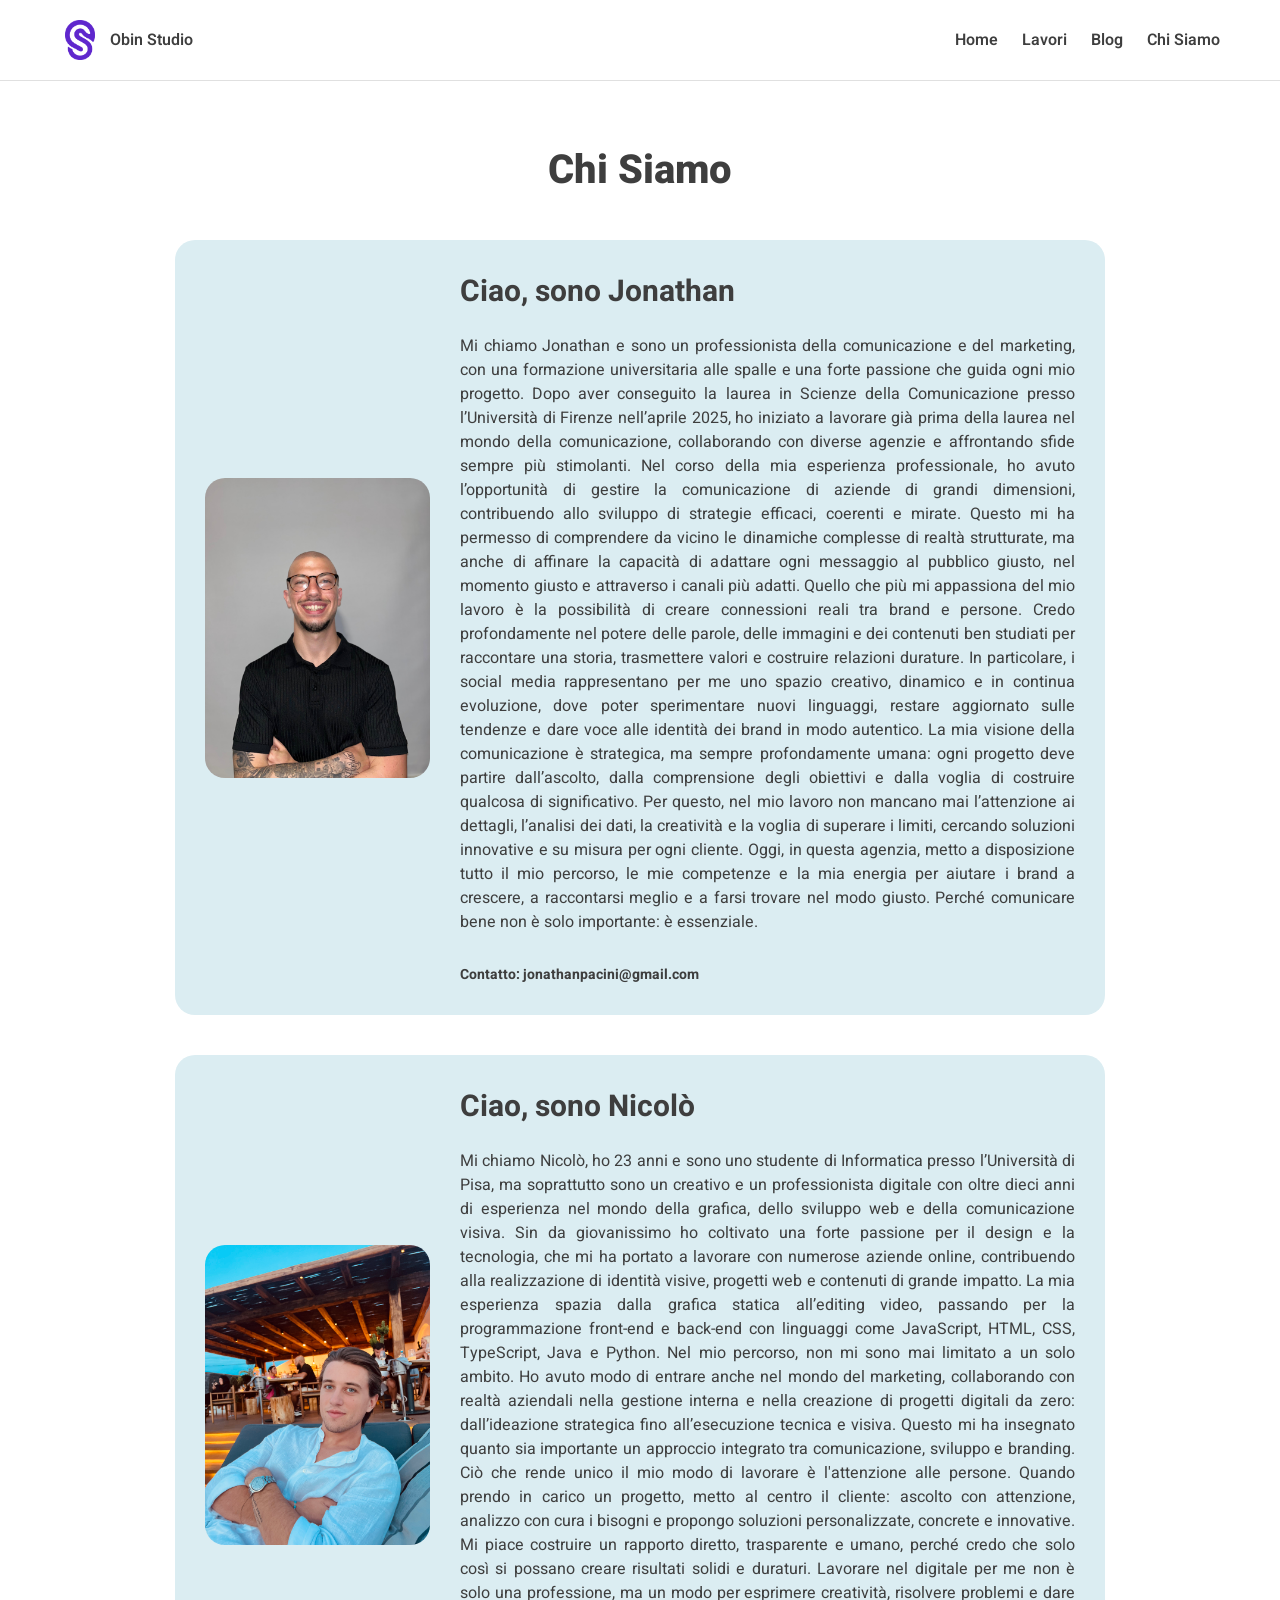
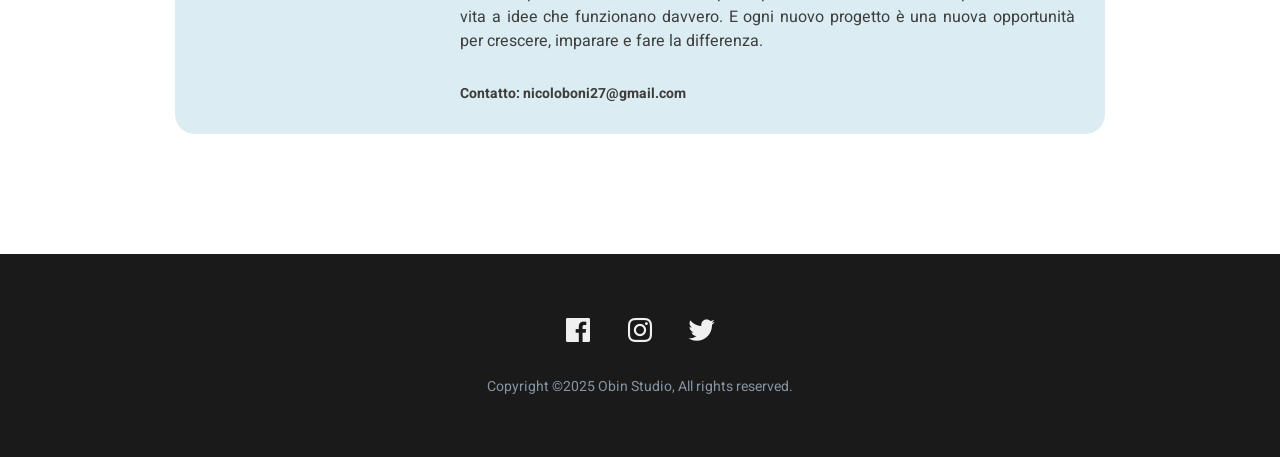
==== about.html @ 8ad4715e "Descrivi qui le tue modifiche" ====
<!DOCTYPE html>
<html lang="it">

<head>
    <meta charset="UTF-8">
    <meta name="viewport" content="width=device-width, initial-scale=1.0">
    <link href='https://unpkg.com/boxicons@2.1.4/css/boxicons.min.css' rel='stylesheet'>
    <link rel="stylesheet" href="style.css">
    <title>Chi Siamo | Obin Studio</title>
</head>

<body>

<nav>
    <div class="logo">
        <img src="immagini/logo.png" alt="Logo di Obin Studio">
        <a href="index.html">Obin Studio</a>
    </div>

    <div class="nav-links">
        <a href="index.html">Home</a>
        <a href="works.html">Lavori</a>
        <a href="blog.html">Blog</a>
        <a href="about.html">Chi Siamo</a>
    </div>
    
    <i class='bx bx-menu' id="menu-icon"></i>
</nav>
    
    <main>
        <h1 class="page-title">Chi Siamo</h1>

        <div class="content">
            <section class="about-container">
                <img src="immagini/Jonny-faccia.jpeg" alt="Foto di Jonathan">
                <div class="about">
                    <h2>Ciao, sono Jonathan</h2>
                    <p>Mi chiamo Jonathan e sono un professionista della comunicazione e del marketing, con una formazione universitaria alle spalle e una forte passione che guida ogni mio progetto. Dopo aver conseguito la laurea in Scienze della Comunicazione presso l’Università di Firenze nell’aprile 2025, ho iniziato a lavorare già prima della laurea nel mondo della comunicazione, collaborando con diverse agenzie e affrontando sfide sempre più stimolanti. Nel corso della mia esperienza professionale, ho avuto l’opportunità di gestire la comunicazione di aziende di grandi dimensioni, contribuendo allo sviluppo di strategie efficaci, coerenti e mirate. Questo mi ha permesso di comprendere da vicino le dinamiche complesse di realtà strutturate, ma anche di affinare la capacità di adattare ogni messaggio al pubblico giusto, nel momento giusto e attraverso i canali più adatti. Quello che più mi appassiona del mio lavoro è la possibilità di creare connessioni reali tra brand e persone. Credo profondamente nel potere delle parole, delle immagini e dei contenuti ben studiati per raccontare una storia, trasmettere valori e costruire relazioni durature. In particolare, i social media rappresentano per me uno spazio creativo, dinamico e in continua evoluzione, dove poter sperimentare nuovi linguaggi, restare aggiornato sulle tendenze e dare voce alle identità dei brand in modo autentico. La mia visione della comunicazione è strategica, ma sempre profondamente umana: ogni progetto deve partire dall’ascolto, dalla comprensione degli obiettivi e dalla voglia di costruire qualcosa di significativo. Per questo, nel mio lavoro non mancano mai l’attenzione ai dettagli, l’analisi dei dati, la creatività e la voglia di superare i limiti, cercando soluzioni innovative e su misura per ogni cliente. Oggi, in questa agenzia, metto a disposizione tutto il mio percorso, le mie competenze e la mia energia per aiutare i brand a crescere, a raccontarsi meglio e a farsi trovare nel modo giusto. Perché comunicare bene non è solo importante: è essenziale.</p>
                    <p class="email">Contatto: <a href="mailto:jonathanpacini@gmail.com">jonathanpacini@gmail.com</a></p>
                </div>
            </section>

            <section class="about-container">
                <img src="immagini/Nicolo-faccia.jpg" alt="Foto di Nicolò">
                <div class="about">
                    <h2>Ciao, sono Nicolò</h2>
                    <p>Mi chiamo Nicolò, ho 23 anni e sono uno studente di Informatica presso l’Università di Pisa, ma soprattutto sono un creativo e un professionista digitale con oltre dieci anni di esperienza nel mondo della grafica, dello sviluppo web e della comunicazione visiva. Sin da giovanissimo ho coltivato una forte passione per il design e la tecnologia, che mi ha portato a lavorare con numerose aziende online, contribuendo alla realizzazione di identità visive, progetti web e contenuti di grande impatto. La mia esperienza spazia dalla grafica statica all’editing video, passando per la programmazione front-end e back-end con linguaggi come JavaScript, HTML, CSS, TypeScript, Java e Python. Nel mio percorso, non mi sono mai limitato a un solo ambito. Ho avuto modo di entrare anche nel mondo del marketing, collaborando con realtà aziendali nella gestione interna e nella creazione di progetti digitali da zero: dall’ideazione strategica fino all’esecuzione tecnica e visiva. Questo mi ha insegnato quanto sia importante un approccio integrato tra comunicazione, sviluppo e branding. Ciò che rende unico il mio modo di lavorare è l'attenzione alle persone. Quando prendo in carico un progetto, metto al centro il cliente: ascolto con attenzione, analizzo con cura i bisogni e propongo soluzioni personalizzate, concrete e innovative. Mi piace costruire un rapporto diretto, trasparente e umano, perché credo che solo così si possano creare risultati solidi e duraturi. Lavorare nel digitale per me non è solo una professione, ma un modo per esprimere creatività, risolvere problemi e dare vita a idee che funzionano davvero. E ogni nuovo progetto è una nuova opportunità per crescere, imparare e fare la differenza.</p>
                    <p class="email">Contatto: <a href="mailto:nicoloboni27@gmail.com">nicoloboni27@gmail.com</a></p>
                </div>
            </section>
        </div>
    </main>

    <footer>
        <div class="socials">
            <a href="https://www.facebook.com/share/16sNJKXUA8/?mibextid=wwXIfr" target="_blank" aria-label="Facebook">
                <i class='bx bxl-facebook-square'></i>
            </a>
            <a href="https://www.instagram.com/obinstudio" target="_blank" aria-label="Instagram">
                <i class='bx bxl-instagram'></i>
            </a>
            <a href="https://www.twitter.com/tuoprofilo" target="_blank" aria-label="Twitter">
                <i class='bx bxl-twitter'></i>
            </a>
        </div>
        <p>Copyright ©2025 Obin Studio, All rights reserved.</p>
    </footer>

    <script src="script.js"></script>
        </body>
    </html>
---- style.css ----
/* Import del Font */
@import url('https://fonts.googleapis.com/css2?family=Heebo:wght@300;400;500;600;700;800&display=swap');

/* ==========================================================================
   1. VARIABILI GLOBALI (CUSTOM PROPERTIES)
   ========================================================================== */
:root {
    --primary-color: #5f27cd;
    --primary-color-darker: #4719b3;
    --secondary-color: #303f9f;
    --light-bg-color: #dbedf2;
    --light-card-color: #f4f0fd;
    --text-color: #3e3e3e;
    --text-color-light: #8695a4;
    --background-color: #ffffff;
    --border-color: #e0e0e0;
    --main-font: 'Heebo', sans-serif;
    --default-shadow: 0 4px 6px rgba(0, 0, 0, 0.05), 0 10px 20px rgba(0, 0, 0, 0.07);
    --border-radius-sm: 8px;
    --border-radius-md: 12px;
    --border-radius-lg: 20px;
}

/* ==========================================================================
   2. RESET GLOBALE E STILI DI BASE
   ========================================================================== */
* {
    margin: 0;
    padding: 0;
    box-sizing: border-box;
    font-family: var(--main-font);
}

body {
    background-color: var(--background-color);
    color: var(--text-color);
    text-rendering: optimizeLegibility;
}

a {
    text-decoration: none;
    color: inherit;
}

img {
    width: 100%;
    display: block;
    object-fit: cover; 
    object-position: top;
}

/* ==========================================================================
   3. NAVBAR
   ========================================================================== */
nav {
    padding: 20px 148px;
    background-color: var(--background-color);
    display: flex;
    align-items: center;
    justify-content: space-between;
    font-weight: 600;
    border-bottom: 1px solid var(--border-color);
    position: sticky;
    top: 0;
    z-index: 100;
}

nav .logo {
    display: flex;
    align-items: center;
    gap: 10px;
}

nav .logo img {
    width: 40px;
    height: 40px;
    object-fit: contain;
    border-radius: var(--border-radius-sm);
}

nav .nav-links {
    display: flex;
    gap: 24px;
}

nav .nav-links a {
    transition: color 0.3s ease;
}

nav .nav-links a:hover,
nav .nav-links a.selected {
    color: var(--secondary-color);
}

/* Icona Hamburger (nascosta su Desktop) */
#menu-icon {
    display: none;
    font-size: 28px;
    cursor: pointer;
}


/* ==========================================================================
   4. SEZIONI E LAYOUT PRINCIPALE
   ========================================================================== */
.main {
    padding: 0 148px;
    display: flex;
    align-items: center;
    justify-content: space-between;
    gap: 50px;
    min-height: calc(100vh - 81px);
}

.main .info h1 {
    font-size: 44px;
    font-weight: 800;
    margin-bottom: 20px;
}

.main .info p {
    font-size: 16px;
    line-height: 1.6;
    margin-bottom: 40px;
    max-width: 600px;
}

.main img {
    width: 400px;
    height: 400px;
    border-radius: 50%;
    box-shadow: var(--default-shadow);
    object-fit: contain; 
}

.main-button {
    display: inline-block;
    padding: 12px 32px;
    background-image: linear-gradient(to right, var(--primary-color), var(--secondary-color));
    border: none;
    color: #fff;
    font-size: 16px;
    font-weight: 600;
    border-radius: var(--border-radius-md);
    cursor: pointer;
    transition: transform 0.3s ease, box-shadow 0.3s ease;
    box-shadow: 0 4px 15px rgba(95, 39, 205, 0.4);
}

.main-button:hover {
    transform: translateY(-3px);
    box-shadow: 0 7px 20px rgba(95, 39, 205, 0.5);
}

/* ==========================================================================
   5. CARD E LISTE (Recent Posts, Featured Works)
   ========================================================================== */
.recent {
    padding: 80px 148px;
    background-color: var(--light-bg-color);
}

.recent .header {
    display: flex;
    align-items: center;
    justify-content: space-between;
    font-size: 22px;
    font-weight: 400;
    margin-bottom: 30px;
}

.recent .header a {
    color: var(--primary-color);
    font-weight: 600;
}

.recent .posts {
    display: grid;
    grid-template-columns: repeat(auto-fit, minmax(350px, 1fr));
    gap: 30px;
}

.post-item {
    background-color: var(--background-color);
    padding: 24px;
    border-radius: var(--border-radius-md);
    box-shadow: var(--default-shadow);
    transition: transform 0.3s ease, box-shadow 0.3s ease;
}

.post-item:hover {
    transform: translateY(-5px);
    box-shadow: 0 8px 12px rgba(0, 0, 0, 0.07), 0 15px 30px rgba(0, 0, 0, 0.1);
}

.post-item h3 {
    font-size: 24px;
    margin-bottom: 15px;
}

.post-item .info {
    display: flex;
    gap: 10px;
    margin-bottom: 15px;
    font-size: 16px;
    color: var(--text-color-light);
}

.post-item p {
    line-height: 1.6;
}

.featured-works {
    padding: 80px 148px;
}

.section-title {
    font-size: 22px;
    font-weight: 400;
    margin-bottom: 30px;
}

/* ==========================================================================
   6. STILI PAGINE INTERNE (Works, Blog, About)
   ========================================================================== */
.page-title {
    padding: 60px 20px 40px;
    text-align: center;
    font-size: 40px;
    font-weight: 800;
}

.content {
    max-width: 970px;
    margin: 0 auto;
    padding: 0 20px 80px;
}

.works-list {
    display: grid;
    grid-template-columns: repeat(auto-fit, minmax(400px, 1fr));
    gap: 40px;
}

.works-list .item {
    background: var(--background-color);
    border-radius: var(--border-radius-md);
    box-shadow: var(--default-shadow);
    overflow: hidden;
    transition: transform 0.3s ease, box-shadow 0.3s ease;
}

.works-list .item:hover {
    transform: translateY(-5px);
    box-shadow: 0 8px 12px rgba(0, 0, 0, 0.07), 0 15px 30px rgba(0, 0, 0, 0.1);
}

.works-list .item img {
    height: 250px;
}

.works-list .item .details {
    padding: 24px;
}

.works-list .item .details h3 {
    font-size: 24px;
}

.post-item-link {
    display: block;
}

.post-item .buttons {
    display: flex;
    align-items: center;
    gap: 16px;
    margin-top: 20px;
    color: var(--text-color-light);
}

.post-item .button-card {
    display: inline-block;
    padding: 8px 20px;
    background-color: var(--primary-color);
    color: #fff;
    border-radius: var(--border-radius-md);
    font-weight: 500;
    transition: background-color 0.3s ease;
    margin-left: auto;
}

.post-item:hover .button-card {
    background-color: var(--primary-color-darker);
}

.about-container {
    background-color: var(--light-bg-color);
    padding: 30px;
    display: flex;
    align-items: center;
    gap: 30px;
    border-radius: var(--border-radius-lg);
    margin-bottom: 40px;
}

.about-container img {
    width: 300px;
    height: 300px;
    border-radius: var(--border-radius-lg);
}

.about-container .about h2 {
    margin-bottom: 20px;
    font-size: 30px;
}

.about-container .about p {
    text-align: justify;
}

.about-container .about .email {
    font-weight: bold;
    margin-top: 30px;
    font-size: 14px;
}

/* ==========================================================================
   7. FOOTER
   ========================================================================== */
footer {
    padding: 60px 0;
    display: flex;
    flex-direction: column;
    align-items: center;
    background-color: #1a1a1a;
    color: #f0f0f0;
}

footer .socials {
    display: flex;
    align-items: center;
    gap: 30px;
    margin-bottom: 25px;
}

footer .socials i {
    font-size: 32px;
    cursor: pointer;
    transition: color 0.3s ease, transform 0.3s ease;
}

footer .socials i:hover {
    color: var(--primary-color);
    transform: scale(1.1);
}

footer p {
    font-size: 14px;
    color: var(--text-color-light);
}

/* ==========================================================================
   8. MEDIA QUERIES (RESPONSIVE)
   ========================================================================== */
@media screen and (max-width: 1400px) {
    nav, .main, .recent, .featured-works {
        padding-left: 60px;
        padding-right: 60px;
    }
}

@media screen and (max-width: 1200px) {
    nav, .main, .recent, .featured-works {
        padding-left: 40px;
        padding-right: 40px;
    }
    .main img {
        width: 340px;
        height: 340px;
    }
}

@media screen and (max-width: 992px) {
    nav, .main, .recent, .featured-works {
        padding-left: 20px;
        padding-right: 20px;
    }

    /* NUOVO: Mostra l'icona hamburger */
    #menu-icon {
        display: block;
    }

    /* NUOVO: Nascondi i link normali e trasformali in un menu verticale */
    .nav-links {
        position: absolute;
        top: 81px; /* Altezza della navbar */
        left: -100%; /* Parti fuori dallo schermo */
        width: 100%;
        height: calc(100vh - 81px);
        background-color: var(--background-color);
        display: flex;
        flex-direction: column;
        justify-content: center;
        align-items: center;
        gap: 40px;
        transition: left 0.4s ease;
    }
    
    /* NUOVO: Classe "active" per far apparire il menu */
    .nav-links.active {
        left: 0;
    }

    .nav-links a {
        font-size: 20px;
    }

    .main {
        flex-direction: column-reverse;
        text-align: center;
        height: auto;
        padding-top: 40px;
        padding-bottom: 40px;
    }
    .main .info {
        align-items: center;
    }
    .main img {
        width: 250px;
        height: 250px;
        margin-bottom: 30px;
    }
    .about-container {
        flex-direction: column;
        text-align: center;
    }
    .about-container .about p {
        text-align: center;
    }
}

@media screen and (max-width: 768px) {
    nav .logo {
        display: none;
    }
    nav {
        justify-content: flex-end; /* Sposta l'icona hamburger a destra */
    }
    .recent .posts, .works-list {
        grid-template-columns: 1fr;
    }
}
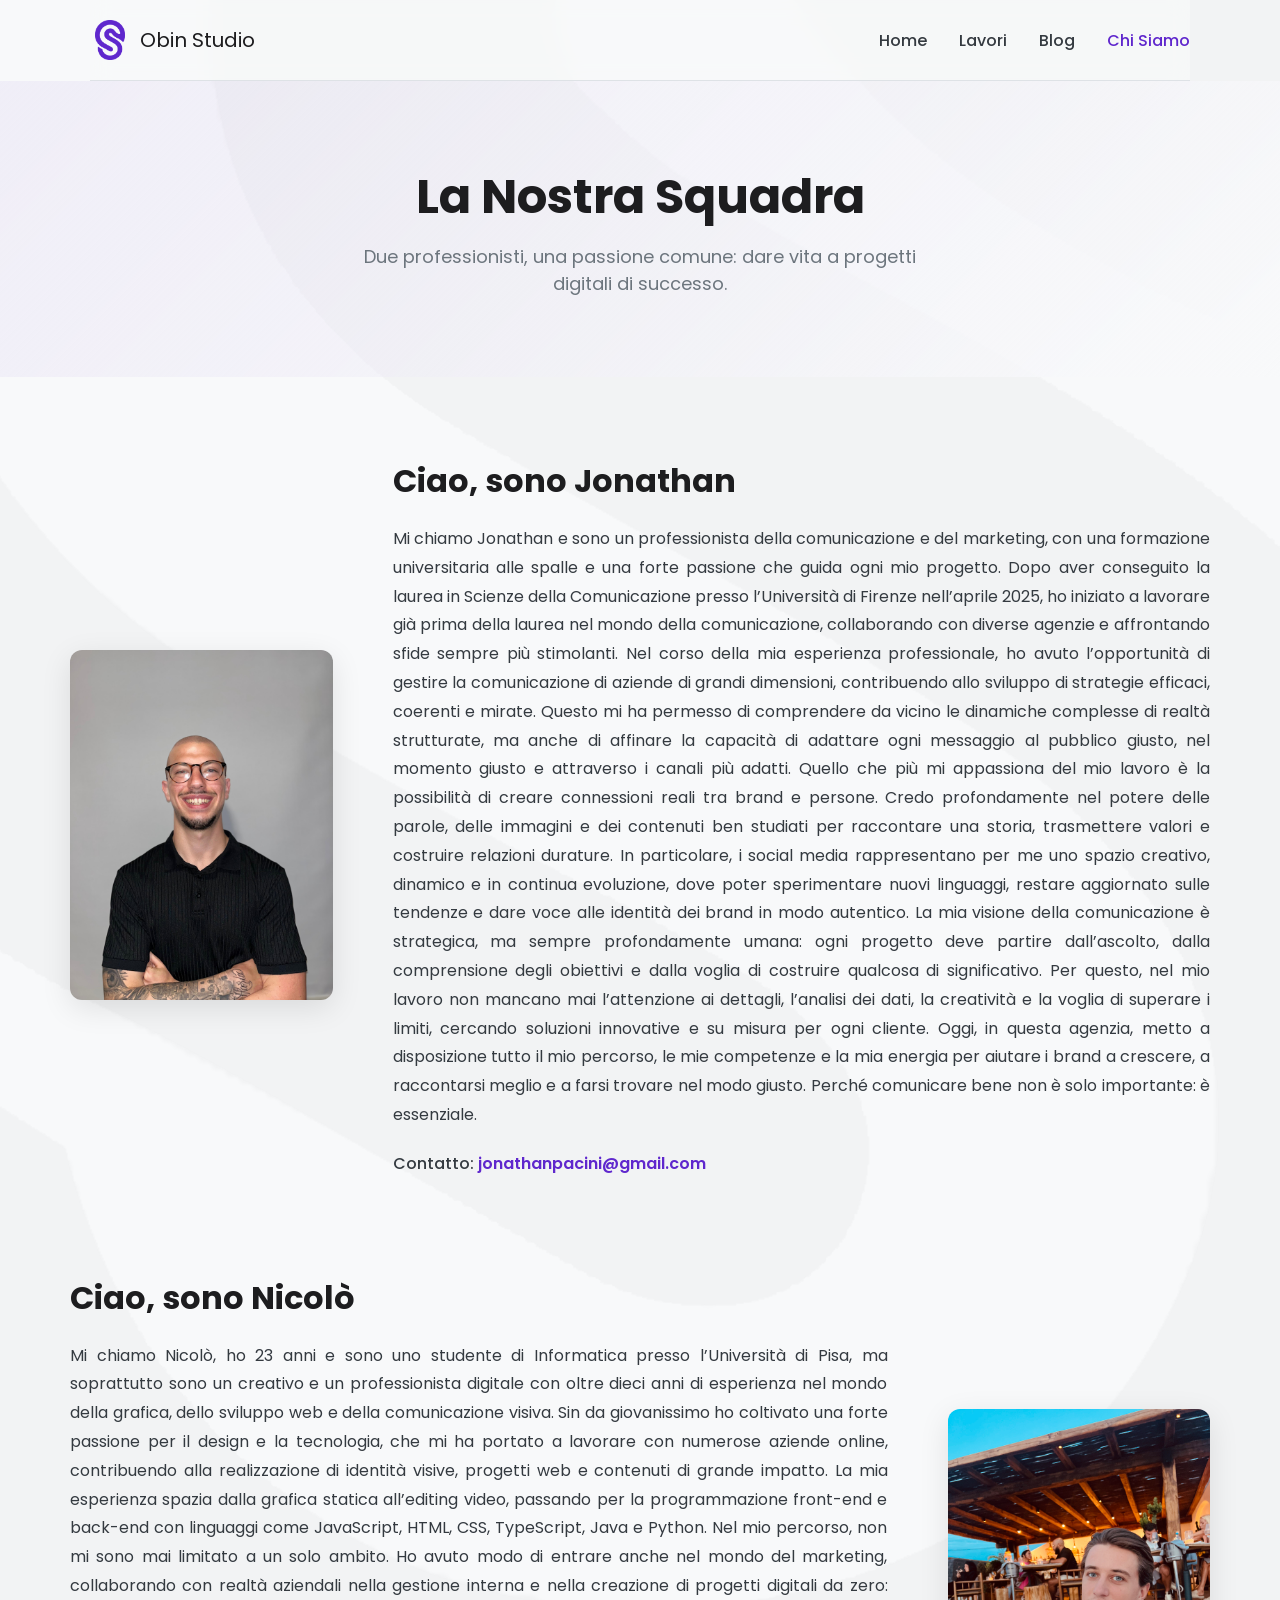
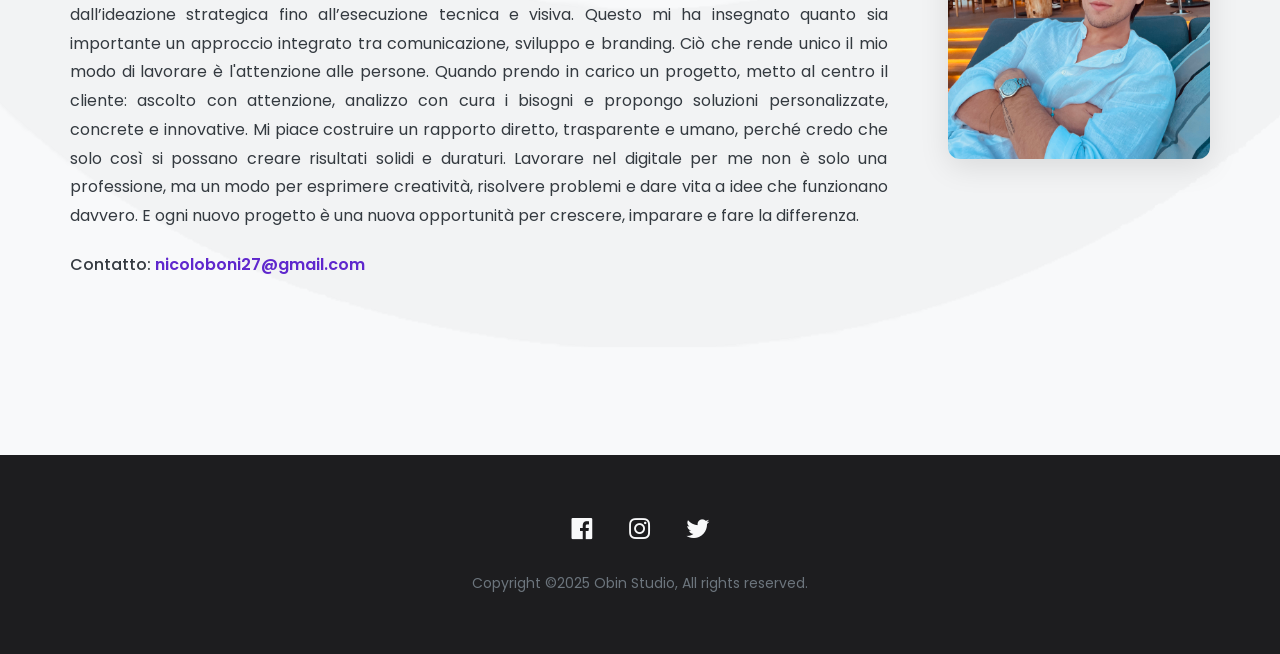
==== commit 286cc3b2: "Descrivi qui le modifiche che hai fatto" ====
--- a/about.html
+++ b/about.html
@@ -1,6 +1,5 @@
 <!DOCTYPE html>
 <html lang="it">
-
 <head>
     <meta charset="UTF-8">
     <meta name="viewport" content="width=device-width, initial-scale=1.0">
@@ -8,47 +7,53 @@
     <link rel="stylesheet" href="style.css">
     <title>Chi Siamo | Obin Studio</title>
 </head>
-
 <body>
 
-<nav>
-    <div class="logo">
-        <img src="immagini/logo.png" alt="Logo di Obin Studio">
-        <a href="index.html">Obin Studio</a>
-    </div>
+    <header class="container">
+        <nav>
+            <div class="nav-wrapper">
+                <div class="logo">
+                    <img src="immagini/logo.png" alt="Logo di Obin Studio">
+                    <a href="index.html">Obin Studio</a>
+                </div>
+                <div class="nav-links">
+                    <a href="index.html">Home</a>
+                    <a href="works.html">Lavori</a>
+                    <a href="blog.html">Blog</a>
+                    <a class="selected" href="about.html">Chi Siamo</a>
+                </div>
+                <i class='bx bx-menu' id="menu-icon"></i>
+            </div>
+        </nav>
+    </header>
 
-    <div class="nav-links">
-        <a href="index.html">Home</a>
-        <a href="works.html">Lavori</a>
-        <a href="blog.html">Blog</a>
-        <a href="about.html">Chi Siamo</a>
-    </div>
-    
-    <i class='bx bx-menu' id="menu-icon"></i>
-</nav>
-    
     <main>
-        <h1 class="page-title">Chi Siamo</h1>
+        <header class="page-header">
+            <h1 class="page-title animate-on-load">La Nostra Squadra</h1>
+            <p class="page-subtitle animate-on-load delay-1">Due professionisti, una passione comune: dare vita a progetti digitali di successo.</p>
+        </header>
 
-        <div class="content">
-            <section class="about-container">
+        <section class="about-section container">
+            <div class="about-container animate-on-scroll">
                 <img src="immagini/Jonny-faccia.jpeg" alt="Foto di Jonathan">
                 <div class="about">
                     <h2>Ciao, sono Jonathan</h2>
-                    <p>Mi chiamo Jonathan e sono un professionista della comunicazione e del marketing, con una formazione universitaria alle spalle e una forte passione che guida ogni mio progetto. Dopo aver conseguito la laurea in Scienze della Comunicazione presso l’Università di Firenze nell’aprile 2025, ho iniziato a lavorare già prima della laurea nel mondo della comunicazione, collaborando con diverse agenzie e affrontando sfide sempre più stimolanti. Nel corso della mia esperienza professionale, ho avuto l’opportunità di gestire la comunicazione di aziende di grandi dimensioni, contribuendo allo sviluppo di strategie efficaci, coerenti e mirate. Questo mi ha permesso di comprendere da vicino le dinamiche complesse di realtà strutturate, ma anche di affinare la capacità di adattare ogni messaggio al pubblico giusto, nel momento giusto e attraverso i canali più adatti. Quello che più mi appassiona del mio lavoro è la possibilità di creare connessioni reali tra brand e persone. Credo profondamente nel potere delle parole, delle immagini e dei contenuti ben studiati per raccontare una storia, trasmettere valori e costruire relazioni durature. In particolare, i social media rappresentano per me uno spazio creativo, dinamico e in continua evoluzione, dove poter sperimentare nuovi linguaggi, restare aggiornato sulle tendenze e dare voce alle identità dei brand in modo autentico. La mia visione della comunicazione è strategica, ma sempre profondamente umana: ogni progetto deve partire dall’ascolto, dalla comprensione degli obiettivi e dalla voglia di costruire qualcosa di significativo. Per questo, nel mio lavoro non mancano mai l’attenzione ai dettagli, l’analisi dei dati, la creatività e la voglia di superare i limiti, cercando soluzioni innovative e su misura per ogni cliente. Oggi, in questa agenzia, metto a disposizione tutto il mio percorso, le mie competenze e la mia energia per aiutare i brand a crescere, a raccontarsi meglio e a farsi trovare nel modo giusto. Perché comunicare bene non è solo importante: è essenziale.</p>
+                    <p>Mi chiamo Jonathan e sono un professionista della comunicazione e del marketing, con una formazione universitaria alle spalle e una forte passione che guida ogni mio progetto. Dopo aver conseguito la laurea in Scienze della Comunicazione presso l’Università di Firenze nell’aprile 2025, ho iniziato a lavorare già prima della laurea nel mondo della comunicazione, collaborando con diverse agenzie e affrontando sfide sempre più stimolanti. Nel corso della mia esperienza professionale, ho avuto l’opportunità di gestire la comunicazione di aziende di grandi dimensioni, contribuendo allo sviluppo di strategie efficaci, coerenti e mirate. Questo mi ha permesso di comprendere da vicino le dinamiche complesse di realtà strutturate, ma anche di affinare la capacità di adattare ogni messaggio al pubblico giusto, nel momento giusto e attraverso i canali più adatti. Quello che più mi appassiona del mio lavoro è la possibilità di creare connessioni reali tra brand e persone. Credo profondamente nel potere delle parole, delle immagini e dei contenuti ben studiati per raccontare una storia, trasmettere valori e costruire relazioni durature. In particolare, i social media rappresentano per me uno spazio creativo, dinamico e in continua evoluzione, dove poter sperimentare nuovi linguaggi, restare aggiornato sulle tendenze e dare voce alle identità dei brand in modo autentico. La mia visione della comunicazione è strategica, ma sempre profondamente umana: ogni progetto deve partire dall’ascolto, dalla comprensione degli obiettivi e dalla voglia di costruire qualcosa di significativo. Per questo, nel mio lavoro non mancano mai l’attenzione ai dettagli, l’analisi dei dati, la creatività e la voglia di superare i limiti, cercando soluzioni innovative e su misura per ogni cliente. Oggi, in questa agenzia, metto a disposizione tutto il mio percorso, le mie competenze e la mia energia per aiutare i brand a crescere, a raccontarsi meglio e a farsi trovare nel modo giusto. Perché comunicare bene non è solo importante: è essenziale.
+
+                    </p>
                     <p class="email">Contatto: <a href="mailto:jonathanpacini@gmail.com">jonathanpacini@gmail.com</a></p>
                 </div>
-            </section>
+            </div>
 
-            <section class="about-container">
+            <div class="about-container animate-on-scroll">
                 <img src="immagini/Nicolo-faccia.jpg" alt="Foto di Nicolò">
                 <div class="about">
                     <h2>Ciao, sono Nicolò</h2>
                     <p>Mi chiamo Nicolò, ho 23 anni e sono uno studente di Informatica presso l’Università di Pisa, ma soprattutto sono un creativo e un professionista digitale con oltre dieci anni di esperienza nel mondo della grafica, dello sviluppo web e della comunicazione visiva. Sin da giovanissimo ho coltivato una forte passione per il design e la tecnologia, che mi ha portato a lavorare con numerose aziende online, contribuendo alla realizzazione di identità visive, progetti web e contenuti di grande impatto. La mia esperienza spazia dalla grafica statica all’editing video, passando per la programmazione front-end e back-end con linguaggi come JavaScript, HTML, CSS, TypeScript, Java e Python. Nel mio percorso, non mi sono mai limitato a un solo ambito. Ho avuto modo di entrare anche nel mondo del marketing, collaborando con realtà aziendali nella gestione interna e nella creazione di progetti digitali da zero: dall’ideazione strategica fino all’esecuzione tecnica e visiva. Questo mi ha insegnato quanto sia importante un approccio integrato tra comunicazione, sviluppo e branding. Ciò che rende unico il mio modo di lavorare è l'attenzione alle persone. Quando prendo in carico un progetto, metto al centro il cliente: ascolto con attenzione, analizzo con cura i bisogni e propongo soluzioni personalizzate, concrete e innovative. Mi piace costruire un rapporto diretto, trasparente e umano, perché credo che solo così si possano creare risultati solidi e duraturi. Lavorare nel digitale per me non è solo una professione, ma un modo per esprimere creatività, risolvere problemi e dare vita a idee che funzionano davvero. E ogni nuovo progetto è una nuova opportunità per crescere, imparare e fare la differenza.</p>
                     <p class="email">Contatto: <a href="mailto:nicoloboni27@gmail.com">nicoloboni27@gmail.com</a></p>
                 </div>
-            </section>
-        </div>
+            </div>
+        </section>
     </main>
 
     <footer>
@@ -66,6 +71,10 @@
         <p>Copyright ©2025 Obin Studio, All rights reserved.</p>
     </footer>
 
+    <a href="#" class="scroll-to-top" aria-label="Torna su">
+        <i class='bx bx-up-arrow-alt'></i>
+    </a>
+
     <script src="script.js"></script>
-        </body>
-    </html>+</body>
+</html>
--- a/style.css
+++ b/style.css
@@ -1,454 +1,275 @@
-/* Import del Font */
-@import url('https://fonts.googleapis.com/css2?family=Heebo:wght@300;400;500;600;700;800&display=swap');
-
-/* ==========================================================================
-   1. VARIABILI GLOBALI (CUSTOM PROPERTIES)
-   ========================================================================== */
+/* --- 1. FONT E VARIABILI GLOBALI --- */
+@import url('https://fonts.googleapis.com/css2?family=Poppins:wght@300;400;500;600;700;800&display=swap');
+
 :root {
+    /* La tua palette colori! */
     --primary-color: #5f27cd;
-    --primary-color-darker: #4719b3;
-    --secondary-color: #303f9f;
-    --light-bg-color: #dbedf2;
-    --light-card-color: #f4f0fd;
-    --text-color: #3e3e3e;
-    --text-color-light: #8695a4;
-    --background-color: #ffffff;
-    --border-color: #e0e0e0;
-    --main-font: 'Heebo', sans-serif;
-    --default-shadow: 0 4px 6px rgba(0, 0, 0, 0.05), 0 10px 20px rgba(0, 0, 0, 0.07);
-    --border-radius-sm: 8px;
-    --border-radius-md: 12px;
-    --border-radius-lg: 20px;
-}
-
-/* ==========================================================================
-   2. RESET GLOBALE E STILI DI BASE
-   ========================================================================== */
-* {
-    margin: 0;
-    padding: 0;
-    box-sizing: border-box;
-    font-family: var(--main-font);
-}
-
+    --bg-color: #f8f9fa;
+    --dark-color: #1d1d1f;
+    --text-color: #343a40;
+    --text-color-light: #6c757d;
+    --border-color: #dee2e6;
+    --font-main: 'Poppins', sans-serif;
+    --shadow-sm: 0 4px 15px rgba(0, 0, 0, 0.05);
+    --shadow-md: 0 8px 30px rgba(0, 0, 0, 0.1);
+}
+
+/* --- 2. RESET E STILI BASE --- */
+* { margin: 0; padding: 0; box-sizing: border-box; }
+html { scroll-behavior: smooth; }
 body {
-    background-color: var(--background-color);
+    background-color: var(--bg-color);
     color: var(--text-color);
+    font-family: var(--font-main);
     text-rendering: optimizeLegibility;
-}
-
-a {
-    text-decoration: none;
-    color: inherit;
-}
-
-img {
-    width: 100%;
-    display: block;
-    object-fit: cover; 
-    object-position: top;
-}
-
-/* ==========================================================================
-   3. NAVBAR
-   ========================================================================== */
+    overflow-x: hidden;
+    position: relative; /* Necessario per posizionare lo sfondo globale */
+}
+
+/* NUOVO: Sfondo con logo applicato a tutta la pagina */
+body::before {
+    content: '';
+    position: fixed; /* Rimane fermo durante lo scroll */
+    top: 50%;
+    left: 50%;
+    transform: translate(-50%, -50%);
+    width: 3000px; /* Grandezza del logo */
+    height: 3000px;
+    background: url('immagini/logo.png') no-repeat center center;
+    background-size: contain;
+    filter: grayscale(100%);
+    opacity: 0.03; /* Ancora più leggero */
+    z-index: -1; /* Sta dietro a TUTTO */
+}
+
+
+a { text-decoration: none; color: inherit; }
+img { width: 100%; display: block; }
+.container { max-width: 1140px; margin: 0 auto; padding: 0 20px; }
+
+/* --- 3. NAVBAR --- */
 nav {
-    padding: 20px 148px;
-    background-color: var(--background-color);
-    display: flex;
-    align-items: center;
-    justify-content: space-between;
-    font-weight: 600;
+    padding: 20px 0;
+    background-color: rgba(248, 249, 250, 0.7);
+    backdrop-filter: blur(10px);
     border-bottom: 1px solid var(--border-color);
     position: sticky;
     top: 0;
-    z-index: 100;
-}
-
-nav .logo {
-    display: flex;
-    align-items: center;
-    gap: 10px;
-}
-
-nav .logo img {
-    width: 40px;
-    height: 40px;
-    object-fit: contain;
-    border-radius: var(--border-radius-sm);
-}
-
-nav .nav-links {
-    display: flex;
-    gap: 24px;
-}
-
-nav .nav-links a {
-    transition: color 0.3s ease;
-}
-
-nav .nav-links a:hover,
-nav .nav-links a.selected {
-    color: var(--secondary-color);
-}
-
-/* Icona Hamburger (nascosta su Desktop) */
-#menu-icon {
-    display: none;
-    font-size: 28px;
-    cursor: pointer;
-}
-
-
-/* ==========================================================================
-   4. SEZIONI E LAYOUT PRINCIPALE
-   ========================================================================== */
-.main {
-    padding: 0 148px;
+    z-index: 1000;
+}
+nav .nav-wrapper {
     display: flex;
     align-items: center;
     justify-content: space-between;
-    gap: 50px;
-    min-height: calc(100vh - 81px);
-}
-
-.main .info h1 {
-    font-size: 44px;
-    font-weight: 800;
-    margin-bottom: 20px;
-}
-
-.main .info p {
-    font-size: 16px;
-    line-height: 1.6;
-    margin-bottom: 40px;
-    max-width: 600px;
-}
-
-.main img {
-    width: 400px;
-    height: 400px;
-    border-radius: 50%;
-    box-shadow: var(--default-shadow);
-    object-fit: contain; 
-}
-
+}
+.logo { display: flex; align-items: center; gap: 10px; }
+.logo img { width: 40px; height: 40px; object-fit: contain; }
+.logo a { font-weight: 400; font-size: 20px; color: var(--dark-color); }
+.nav-links { display: flex; gap: 32px; }
+.nav-links a { font-weight: 500; transition: color 0.3s ease; }
+.nav-links a:hover, nav .nav-links a.selected { color: var(--primary-color); }
+#menu-icon { display: none; font-size: 28px; cursor: pointer; color: var(--dark-color); }
+
+/* --- 4. HERO SECTION (SOLO HOMEPAGE) --- */
+.hero {
+    min-height: 90vh;
+    display: flex;
+    align-items: center;
+    /* RIMOSSO: position:relative e overflow:hidden da qui */
+}
+.hero-content { flex: 1; max-width: 600px; }
+.hero-content h1 {
+    font-size: 56px;
+    font-weight: 700;
+    line-height: 1.2;
+    color: var(--dark-color);
+    margin-bottom: 24px;
+}
+.hero-content p { font-size: 18px; line-height: 1.7; color: var(--text-color-light); margin-bottom: 40px; }
 .main-button {
     display: inline-block;
-    padding: 12px 32px;
-    background-image: linear-gradient(to right, var(--primary-color), var(--secondary-color));
-    border: none;
+    padding: 14px 36px;
+    background: var(--primary-color);
     color: #fff;
     font-size: 16px;
     font-weight: 600;
-    border-radius: var(--border-radius-md);
+    border-radius: 50px;
     cursor: pointer;
     transition: transform 0.3s ease, box-shadow 0.3s ease;
-    box-shadow: 0 4px 15px rgba(95, 39, 205, 0.4);
-}
-
+    box-shadow: 0 4px 20px rgba(95, 39, 205, 0.3);
+}
 .main-button:hover {
-    transform: translateY(-3px);
-    box-shadow: 0 7px 20px rgba(95, 39, 205, 0.5);
-}
-
-/* ==========================================================================
-   5. CARD E LISTE (Recent Posts, Featured Works)
-   ========================================================================== */
-.recent {
-    padding: 80px 148px;
-    background-color: var(--light-bg-color);
-}
-
-.recent .header {
-    display: flex;
-    align-items: center;
-    justify-content: space-between;
-    font-size: 22px;
-    font-weight: 400;
-    margin-bottom: 30px;
-}
-
-.recent .header a {
+    transform: translateY(-3px) scale(1.05);
+    box-shadow: 0 7px 25px rgba(95, 39, 205, 0.4);
+}
+.hero-image-container {
+    flex: 1;
+    max-width: 500px;
+    position: relative;
+    display: flex;
+    align-items: center;
+    justify-content: center;
+}
+.hero-image-container img {
+    width: 80%;
+    max-width: 400px;
+    object-fit: contain;
+}
+
+/* CANCELLATO: La regola .hero-image-container::after è stata rimossa */
+
+/* --- 5. SEZIONI GENERICHE E CARD --- */
+section { padding: 100px 0; }
+.section-title {
+    font-size: 36px;
+    font-weight: 700;
+    text-align: center;
+    color: var(--dark-color);
+    margin-top: 100px;      
+    margin-bottom: 60px;
+    margin-left: auto;      
+    margin-right: auto;     
+    max-width: 800px;
+}
+.card {
+    background: #fff;
+    padding: 40px;
+    border-radius: 12px;
+    text-align: center;
+    box-shadow: var(--shadow-sm);
+    border: 2px solid transparent; 
+    transition: transform 0.3s ease, box-shadow 0.3s ease, border-color 0.3s ease; 
+}
+.card:hover {
+    transform: translateY(-8px);
+    box-shadow: var(--shadow-md);
+    border-color: var(--primary-color); 
+}
+.card i {
+    font-size: 48px;
     color: var(--primary-color);
-    font-weight: 600;
-}
-
-.recent .posts {
+    margin-bottom: 20px;
+    display: block;
+}
+.card h3 { font-size: 22px; margin-bottom: 15px; color: var(--dark-color); }
+.card p { color: var(--text-color-light); line-height: 1.6; }
+
+.services-grid {
     display: grid;
-    grid-template-columns: repeat(auto-fit, minmax(350px, 1fr));
+    grid-template-columns: repeat(auto-fit, minmax(300px, 1fr));
     gap: 30px;
 }
 
-.post-item {
-    background-color: var(--background-color);
-    padding: 24px;
-    border-radius: var(--border-radius-md);
-    box-shadow: var(--default-shadow);
-    transition: transform 0.3s ease, box-shadow 0.3s ease;
-}
-
-.post-item:hover {
-    transform: translateY(-5px);
-    box-shadow: 0 8px 12px rgba(0, 0, 0, 0.07), 0 15px 30px rgba(0, 0, 0, 0.1);
-}
-
-.post-item h3 {
-    font-size: 24px;
-    margin-bottom: 15px;
-}
-
-.post-item .info {
-    display: flex;
-    gap: 10px;
-    margin-bottom: 15px;
-    font-size: 16px;
+/* --- 6. STILI PAGINE INTERNE --- */
+.page-header {
+    padding: 80px 0;
+    text-align: center;
+    background: linear-gradient(135deg, rgba(95, 39, 205, 0.05), rgba(248, 249, 250, 1));
+}
+.page-title {
+    font-size: 48px;
+    font-weight: 700;
+    color: var(--dark-color);
+}
+.page-subtitle {
+    font-size: 18px;
     color: var(--text-color-light);
-}
-
-.post-item p {
-    line-height: 1.6;
-}
-
-.featured-works {
-    padding: 80px 148px;
-}
-
-.section-title {
-    font-size: 22px;
-    font-weight: 400;
-    margin-bottom: 30px;
-}
-
-/* ==========================================================================
-   6. STILI PAGINE INTERNE (Works, Blog, About)
-   ========================================================================== */
-.page-title {
-    padding: 60px 20px 40px;
-    text-align: center;
-    font-size: 40px;
-    font-weight: 800;
-}
-
-.content {
-    max-width: 970px;
-    margin: 0 auto;
-    padding: 0 20px 80px;
-}
-
-.works-list {
+    max-width: 600px;
+    margin: 10px auto 0;
+}
+.list-container {
+    padding: 80px 0;
     display: grid;
-    grid-template-columns: repeat(auto-fit, minmax(400px, 1fr));
+    grid-template-columns: repeat(auto-fit, minmax(340px, 1fr));
     gap: 40px;
 }
-
-.works-list .item {
-    background: var(--background-color);
-    border-radius: var(--border-radius-md);
-    box-shadow: var(--default-shadow);
+.list-item {
+    background: #fff;
+    border-radius: 12px;
+    box-shadow: var(--shadow-sm);
     overflow: hidden;
-    transition: transform 0.3s ease, box-shadow 0.3s ease;
-}
-
-.works-list .item:hover {
-    transform: translateY(-5px);
-    box-shadow: 0 8px 12px rgba(0, 0, 0, 0.07), 0 15px 30px rgba(0, 0, 0, 0.1);
-}
-
-.works-list .item img {
-    height: 250px;
-}
-
-.works-list .item .details {
-    padding: 24px;
-}
-
-.works-list .item .details h3 {
-    font-size: 24px;
-}
-
-.post-item-link {
-    display: block;
-}
-
-.post-item .buttons {
-    display: flex;
-    align-items: center;
-    gap: 16px;
-    margin-top: 20px;
-    color: var(--text-color-light);
-}
-
-.post-item .button-card {
-    display: inline-block;
-    padding: 8px 20px;
-    background-color: var(--primary-color);
-    color: #fff;
-    border-radius: var(--border-radius-md);
-    font-weight: 500;
-    transition: background-color 0.3s ease;
-    margin-left: auto;
-}
-
-.post-item:hover .button-card {
-    background-color: var(--primary-color-darker);
-}
-
+    border: 2px solid transparent; 
+    transition: transform 0.3s ease, box-shadow 0.3s ease, border-color 0.3s ease; 
+}
+.list-item:hover {
+    transform: translateY(-8px);
+    box-shadow: var(--shadow-md);
+    border-color: var(--primary-color); 
+}
+.list-item img { height: 250px; object-fit: cover; }
+.list-item .details { padding: 24px; }
+.list-item .details h3 { font-size: 22px; margin-bottom: 12px; color: var(--dark-color); line-height: 1.4; }
+.list-item .info { font-size: 14px; color: var(--text-color-light); margin-bottom: 15px; }
+.list-item p { color: var(--text-color); line-height: 1.7; }
+.about-section { padding: 80px 0; }
 .about-container {
-    background-color: var(--light-bg-color);
-    padding: 30px;
-    display: flex;
-    align-items: center;
-    gap: 30px;
-    border-radius: var(--border-radius-lg);
-    margin-bottom: 40px;
-}
-
-.about-container img {
-    width: 300px;
-    height: 300px;
-    border-radius: var(--border-radius-lg);
-}
-
-.about-container .about h2 {
-    margin-bottom: 20px;
-    font-size: 30px;
-}
-
-.about-container .about p {
-    text-align: justify;
-}
-
-.about-container .about .email {
-    font-weight: bold;
-    margin-top: 30px;
-    font-size: 14px;
-}
-
-/* ==========================================================================
-   7. FOOTER
-   ========================================================================== */
+    display: flex;
+    align-items: center;
+    gap: 60px;
+    margin-bottom: 80px;
+}
+.about-container:nth-child(even) { flex-direction: row-reverse; }
+.about-container img { width: 350px; height: 350px; object-fit: cover; border-radius: 12px; box-shadow: var(--shadow-md); }
+.about-container .about h2 { font-size: 32px; color: var(--dark-color); margin-bottom: 20px; }
+.about-container .about p { text-align: justify; line-height: 1.8; margin-bottom: 15px; }
+.about-container .about .email { font-weight: 500; margin-top: 20px; }
+.about-container .about a { color: var(--primary-color); font-weight: 600; }
+
+/* --- 7. FOOTER E UTILITIES --- */
 footer {
     padding: 60px 0;
-    display: flex;
-    flex-direction: column;
-    align-items: center;
-    background-color: #1a1a1a;
-    color: #f0f0f0;
-}
-
-footer .socials {
-    display: flex;
-    align-items: center;
-    gap: 30px;
-    margin-bottom: 25px;
-}
-
-footer .socials i {
-    font-size: 32px;
-    cursor: pointer;
-    transition: color 0.3s ease, transform 0.3s ease;
-}
-
-footer .socials i:hover {
-    color: var(--primary-color);
-    transform: scale(1.1);
-}
-
-footer p {
-    font-size: 14px;
-    color: var(--text-color-light);
-}
-
-/* ==========================================================================
-   8. MEDIA QUERIES (RESPONSIVE)
-   ========================================================================== */
-@media screen and (max-width: 1400px) {
-    nav, .main, .recent, .featured-works {
-        padding-left: 60px;
-        padding-right: 60px;
+    background-color: var(--dark-color);
+    color: var(--bg-color);
+    text-align: center;
+}
+.socials { display: flex; justify-content: center; gap: 30px; margin-bottom: 25px; }
+.socials i { font-size: 28px; transition: color 0.3s ease, transform 0.3s ease; }
+.socials i:hover { color: var(--primary-color); transform: scale(1.2); }
+footer p { font-size: 14px; color: var(--text-color-light); }
+.scroll-to-top {
+    position: fixed; bottom: 30px; right: 30px;
+    width: 50px; height: 50px;
+    background: var(--primary-color); color: #fff;
+    border-radius: 50%; display: flex; align-items: center; justify-content: center;
+    font-size: 24px; box-shadow: var(--shadow-md);
+    opacity: 0; visibility: hidden; transition: all 0.3s ease;
+}
+.scroll-to-top.visible { opacity: 1; visibility: visible; }
+.scroll-to-top:hover { transform: translateY(-5px); }
+
+/* --- 8. ANIMAZIONI --- */
+.animate-on-load { opacity: 0; transform: translateY(20px); animation: fadeIn 0.8s ease-out forwards; }
+.delay-1 { animation-delay: 0.2s; }
+.delay-2 { animation-delay: 0.4s; }
+@keyframes fadeIn { to { opacity: 1; transform: translateY(0); } }
+.animate-on-scroll { opacity: 0; transform: translateY(30px); transition: opacity 0.6s ease-out, transform 0.6s ease-out; }
+.animate-on-scroll.visible { opacity: 1; transform: translateY(0); }
+
+/* --- 9. MEDIA QUERIES --- */
+@media screen and (max-width: 992px) {
+    nav { padding: 20px; }
+    .nav-wrapper { padding: 0 20px; width: 100%;}
+    #menu-icon { display: block; }
+    .nav-links {
+        position: fixed; top: 0; left: -100%;
+        width: 100%; height: 100vh;
+        background-color: var(--bg-color);
+        flex-direction: column; justify-content: center;
+        gap: 40px; transition: left 0.4s ease;
+        z-index: 999;
     }
-}
-
-@media screen and (max-width: 1200px) {
-    nav, .main, .recent, .featured-works {
-        padding-left: 40px;
-        padding-right: 40px;
-    }
-    .main img {
-        width: 340px;
-        height: 340px;
-    }
-}
-
-@media screen and (max-width: 992px) {
-    nav, .main, .recent, .featured-works {
-        padding-left: 20px;
-        padding-right: 20px;
-    }
-
-    /* NUOVO: Mostra l'icona hamburger */
-    #menu-icon {
-        display: block;
-    }
-
-    /* NUOVO: Nascondi i link normali e trasformali in un menu verticale */
-    .nav-links {
-        position: absolute;
-        top: 81px; /* Altezza della navbar */
-        left: -100%; /* Parti fuori dallo schermo */
-        width: 100%;
-        height: calc(100vh - 81px);
-        background-color: var(--background-color);
-        display: flex;
-        flex-direction: column;
-        justify-content: center;
-        align-items: center;
-        gap: 40px;
-        transition: left 0.4s ease;
-    }
-    
-    /* NUOVO: Classe "active" per far apparire il menu */
-    .nav-links.active {
-        left: 0;
-    }
-
-    .nav-links a {
-        font-size: 20px;
-    }
-
-    .main {
-        flex-direction: column-reverse;
-        text-align: center;
-        height: auto;
-        padding-top: 40px;
-        padding-bottom: 40px;
-    }
-    .main .info {
-        align-items: center;
-    }
-    .main img {
-        width: 250px;
-        height: 250px;
-        margin-bottom: 30px;
-    }
-    .about-container {
-        flex-direction: column;
-        text-align: center;
-    }
-    .about-container .about p {
-        text-align: center;
-    }
-}
-
+    .nav-links.active { left: 0; }
+    .nav-links a { font-size: 24px; }
+    .hero { flex-direction: column-reverse; text-align: center; }
+    .hero-content h1 { font-size: 42px; }
+    .hero-image-container { display: none; }
+    .hero::after { display: none; }
+    section { padding: 80px 0; }
+    .about-container, .about-container:nth-child(even) { flex-direction: column; text-align: center; }
+    .about-container .about p { text-align: center; }
+}
 @media screen and (max-width: 768px) {
-    nav .logo {
-        display: none;
-    }
-    nav {
-        justify-content: flex-end; /* Sposta l'icona hamburger a destra */
-    }
-    .recent .posts, .works-list {
-        grid-template-columns: 1fr;
-    }
+    .logo { display: none; }
+    nav { justify-content: flex-end; }
+    .list-container { grid-template-columns: 1fr; }
 }
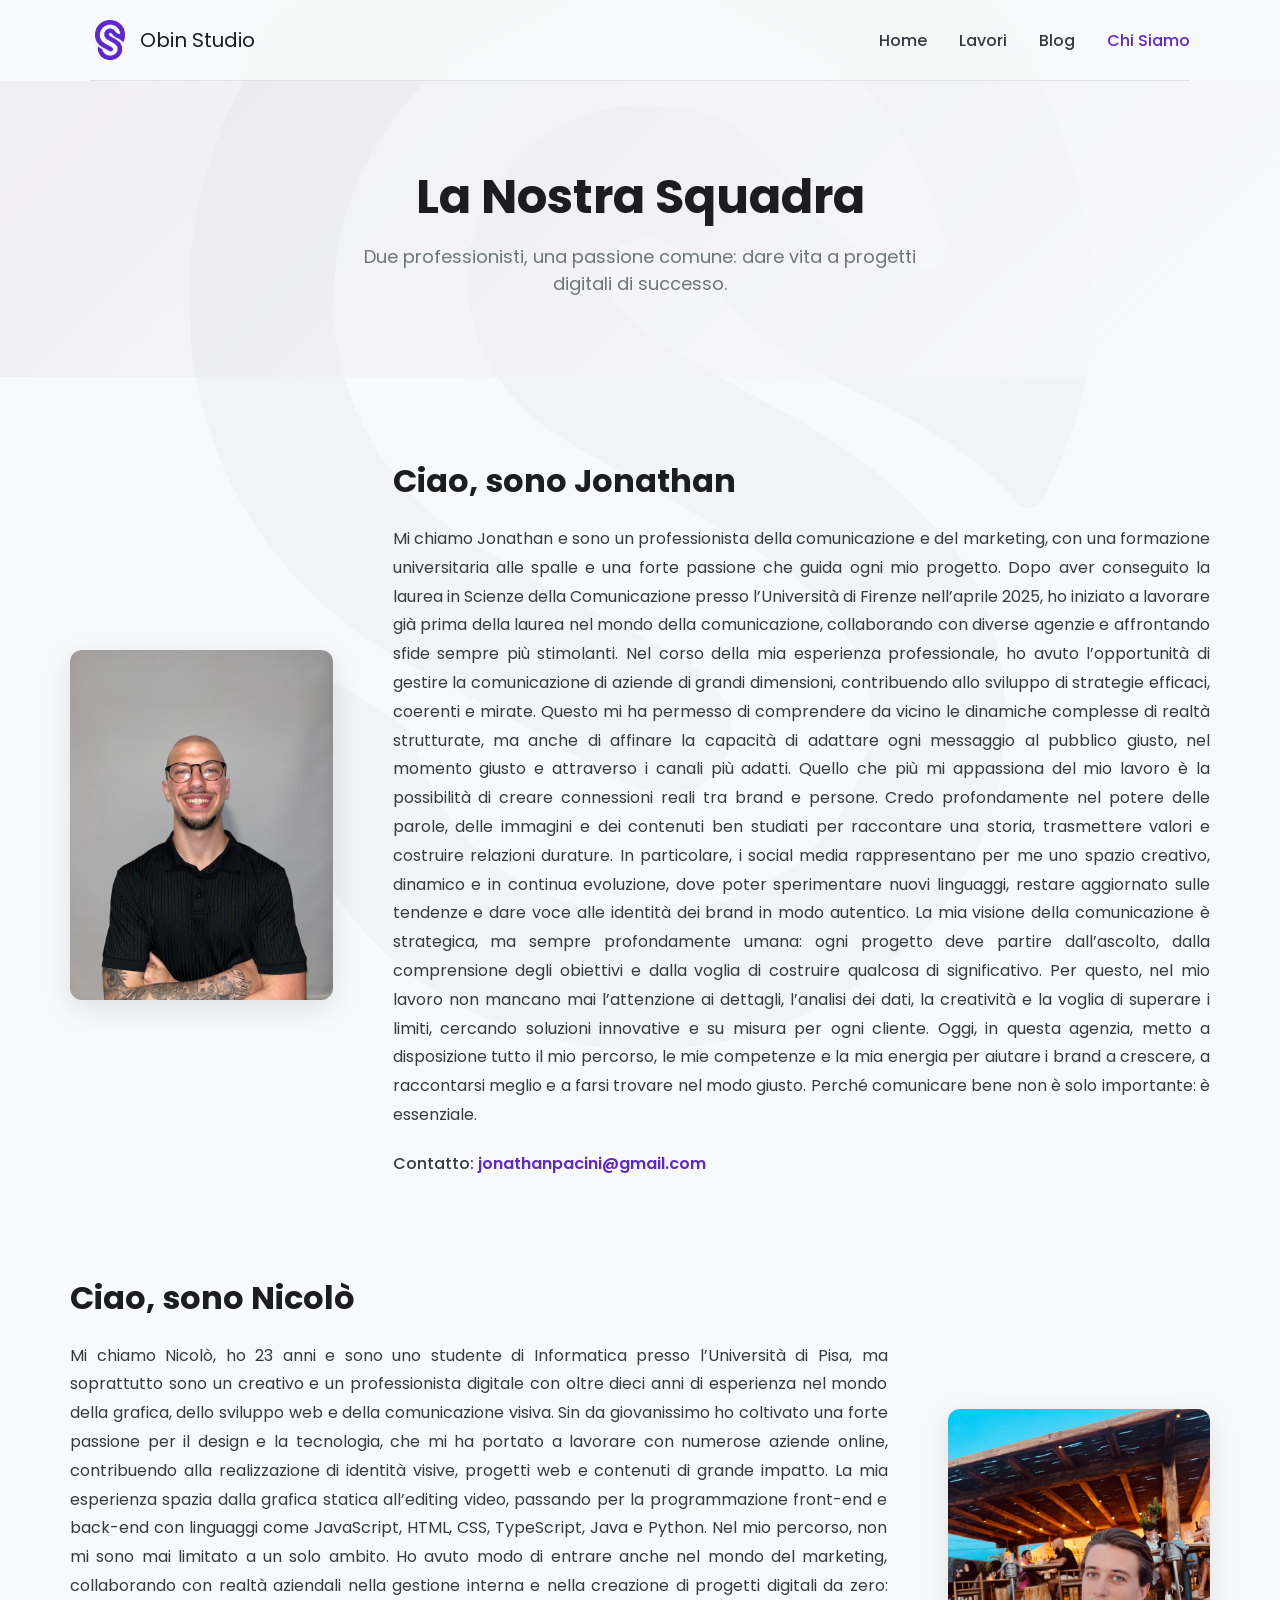
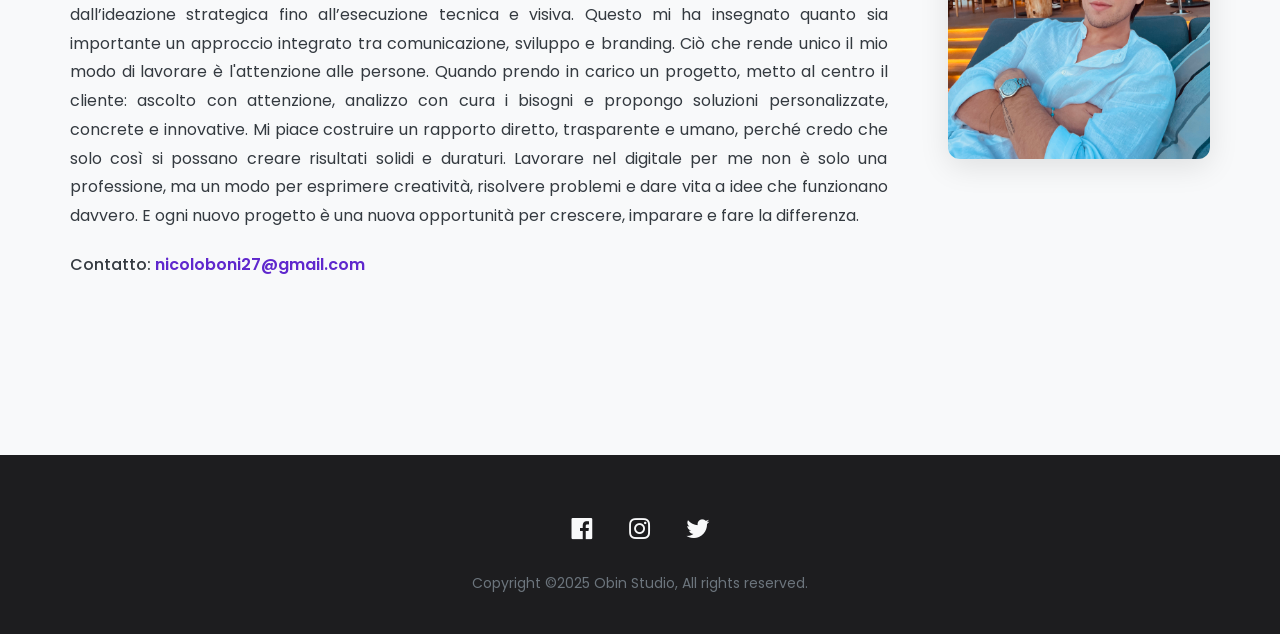
==== commit 97f650a4: "Messaggio descrittivo delle modifiche" ====
--- a/about.html
+++ b/about.html
@@ -3,7 +3,13 @@
 <head>
     <meta charset="UTF-8">
     <meta name="viewport" content="width=device-width, initial-scale=1.0">
+    <meta name="description" content="Obin Studio è un'agenzia creativa digitale che trasforma idee in siti web, design e strategie social. Scopri i nostri progetti.">
     <link href='https://unpkg.com/boxicons@2.1.4/css/boxicons.min.css' rel='stylesheet'>
+    <link rel="apple-touch-icon" sizes="180x180" href="immagini/apple-touch-icon.png">
+    <link rel="icon" type="image/png" sizes="32x32" href="immagini/favicon-32x32.png">
+    <link rel="icon" type="image/png" sizes="16x16" href="immagini/favicon-16x16.png">
+    <link rel="manifest" href="immagini/site.webmanifest">
+    <link rel="shortcut icon" href="immagini/favicon.ico">
     <link rel="stylesheet" href="style.css">
     <title>Chi Siamo | Obin Studio</title>
 </head>
--- a/style.css
+++ b/style.css
@@ -26,19 +26,19 @@
     position: relative; /* Necessario per posizionare lo sfondo globale */
 }
 
-/* NUOVO: Sfondo con logo applicato a tutta la pagina */
+/* Sfondo con logo applicato a tutta la pagina */
 body::before {
     content: '';
     position: fixed; /* Rimane fermo durante lo scroll */
     top: 50%;
     left: 50%;
     transform: translate(-50%, -50%);
-    width: 3000px; /* Grandezza del logo */
-    height: 3000px;
+    width: 1200px; /* Grandezza del logo di sfondo */
+    height: 1200px;
     background: url('immagini/logo.png') no-repeat center center;
     background-size: contain;
     filter: grayscale(100%);
-    opacity: 0.03; /* Ancora più leggero */
+    opacity: 0.03; /* Leggerissimo */
     z-index: -1; /* Sta dietro a TUTTO */
 }
 
@@ -75,9 +75,8 @@
     min-height: 90vh;
     display: flex;
     align-items: center;
-    /* RIMOSSO: position:relative e overflow:hidden da qui */
-}
-.hero-content { flex: 1; max-width: 600px; }
+}
+.hero-content { flex: 1; max-width: 600px; z-index: 1; }
 .hero-content h1 {
     font-size: 56px;
     font-weight: 700;
@@ -109,14 +108,13 @@
     display: flex;
     align-items: center;
     justify-content: center;
+    z-index: 2; /* <-- AGGIUNGI QUESTO */
 }
 .hero-image-container img {
     width: 80%;
     max-width: 400px;
     object-fit: contain;
 }
-
-/* CANCELLATO: La regola .hero-image-container::after è stata rimossa */
 
 /* --- 5. SEZIONI GENERICHE E CARD --- */
 section { padding: 100px 0; }
@@ -247,14 +245,13 @@
 
 /* --- 9. MEDIA QUERIES --- */
 @media screen and (max-width: 992px) {
-    nav { padding: 20px; }
-    .nav-wrapper { padding: 0 20px; width: 100%;}
     #menu-icon { display: block; }
     .nav-links {
         position: fixed; top: 0; left: -100%;
         width: 100%; height: 100vh;
         background-color: var(--bg-color);
         flex-direction: column; justify-content: center;
+        align-items: center; /* Aggiunto per centrare meglio i link */
         gap: 40px; transition: left 0.4s ease;
         z-index: 999;
     }
@@ -262,14 +259,64 @@
     .nav-links a { font-size: 24px; }
     .hero { flex-direction: column-reverse; text-align: center; }
     .hero-content h1 { font-size: 42px; }
-    .hero-image-container { display: none; }
-    .hero::after { display: none; }
+
+    /* **LA CORREZIONE FONDAMENTALE** */
+    body::before { display: none; } /* Nasconde lo sfondo globale su mobile per pulizia */
+    
     section { padding: 80px 0; }
     .about-container, .about-container:nth-child(even) { flex-direction: column; text-align: center; }
     .about-container .about p { text-align: center; }
 }
 @media screen and (max-width: 768px) {
     .logo { display: none; }
-    nav { justify-content: flex-end; }
+    /* La regola 'justify-content' non è più necessaria qui perché il logo è nascosto */
     .list-container { grid-template-columns: 1fr; }
+}
+
+/* --- Stili Aggiuntivi per CTA nel Footer --- */
+
+.cta-footer {
+    text-align: center;
+    padding: 60px 20px;
+    background-color: #fff; /* Sfondo bianco per farlo risaltare */
+    border-radius: 12px;
+    max-width: 900px;
+    margin: 0 auto 60px auto; /* Centra e dà spazio sotto */
+    box-shadow: var(--shadow-md);
+    border: 1px solid var(--border-color);
+}
+
+.cta-footer h2 {
+    font-size: 32px;
+    color: var(--dark-color);
+    margin-bottom: 15px;
+}
+
+.cta-footer p {
+    font-size: 16px;
+    color: var(--text-color-light);
+    line-height: 1.7;
+    max-width: 600px;
+    margin-left: auto;
+    margin-right: auto;
+    margin-bottom: 30px;
+}
+
+/* Adatta lo stile del pulsante esistente per questo contesto */
+.cta-footer .main-button {
+    transform: scale(1.05); /* Un po' più grande per attirare l'attenzione */
+}
+
+/* Modifica il footer per accogliere il container */
+footer {
+    padding: 60px 0 40px 0; /* Riduciamo il padding inferiore */
+    background-color: var(--dark-color);
+    color: var(--bg-color);
+    text-align: center;
+}
+
+.footer-bottom {
+    /* Questa classe ora contiene i social e il copyright */
+    padding-top: 20px;
+    border-top: 1px solid rgba(255, 255, 255, 0.1);
 }
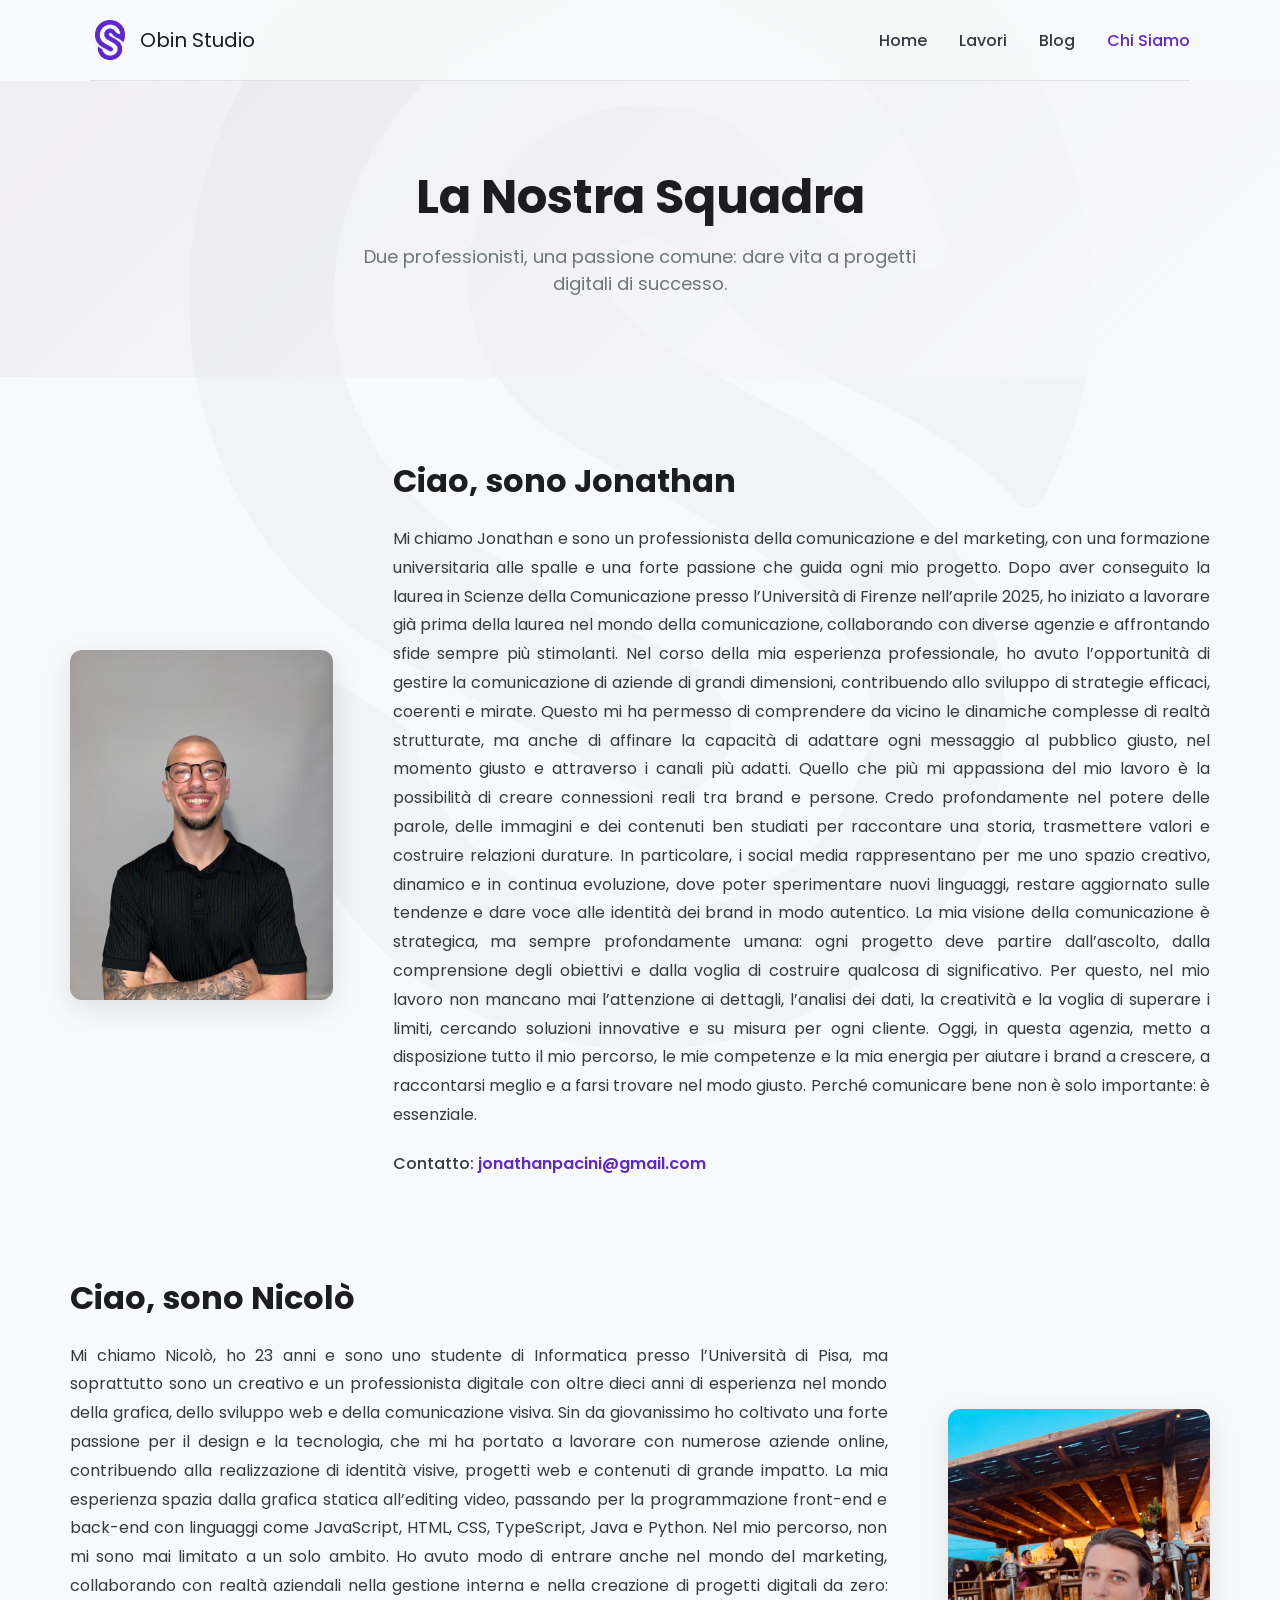
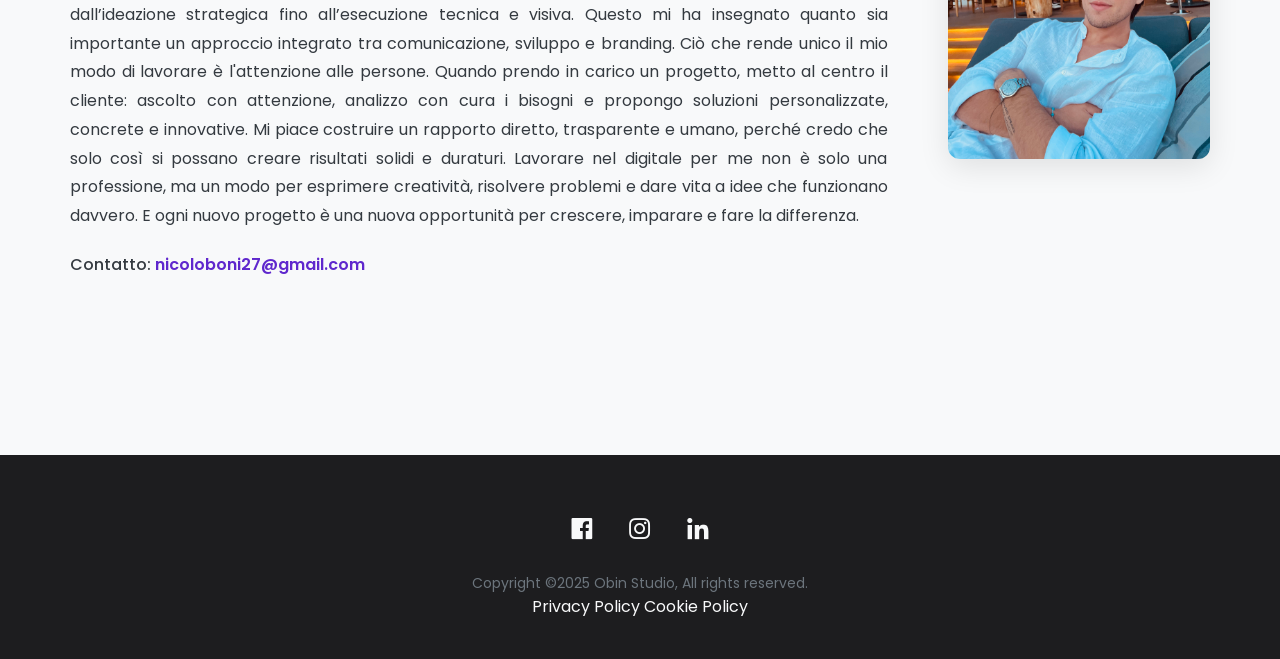
==== commit ff9da66c: "Aggiunta policy, favicon e CTA footer" ====
--- a/about.html
+++ b/about.html
@@ -71,10 +71,14 @@
                 <i class='bx bxl-instagram'></i>
             </a>
             <a href="https://www.twitter.com/tuoprofilo" target="_blank" aria-label="Twitter">
-                <i class='bx bxl-twitter'></i>
+                <i class='bx bxl-linkedin'></i>
             </a>
         </div>
         <p>Copyright ©2025 Obin Studio, All rights reserved.</p>
+                <div class="legal-links">
+            <a href="https://www.iubenda.com/privacy-policy/78417509" class="iubenda-black iubenda-noiframe iubenda-embed iubenda-noiframe " title="Privacy Policy ">Privacy Policy</a><script type="text/javascript">(function (w,d) {var loader = function () {var s = d.createElement("script"), tag = d.getElementsByTagName("script")[0]; s.src="https://cdn.iubenda.com/iubenda.js"; tag.parentNode.insertBefore(s,tag);}; if(w.addEventListener){w.addEventListener("load", loader, false);}else if(w.attachEvent){w.attachEvent("onload", loader);}else{w.onload = loader;}})(window, document);</script>
+            <a href="https://www.iubenda.com/privacy-policy/78417509/cookie-policy" class="iubenda-black iubenda-noiframe iubenda-embed iubenda-noiframe " title="Cookie Policy ">Cookie Policy</a><script type="text/javascript">(function (w,d) {var loader = function () {var s = d.createElement("script"), tag = d.getElementsByTagName("script")[0]; s.src="https://cdn.iubenda.com/iubenda.js"; tag.parentNode.insertBefore(s,tag);}; if(w.addEventListener){w.addEventListener("load", loader, false);}else if(w.attachEvent){w.attachEvent("onload", loader);}else{w.onload = loader;}})(window, document);</script>
+        </div>
     </footer>
 
     <a href="#" class="scroll-to-top" aria-label="Torna su">
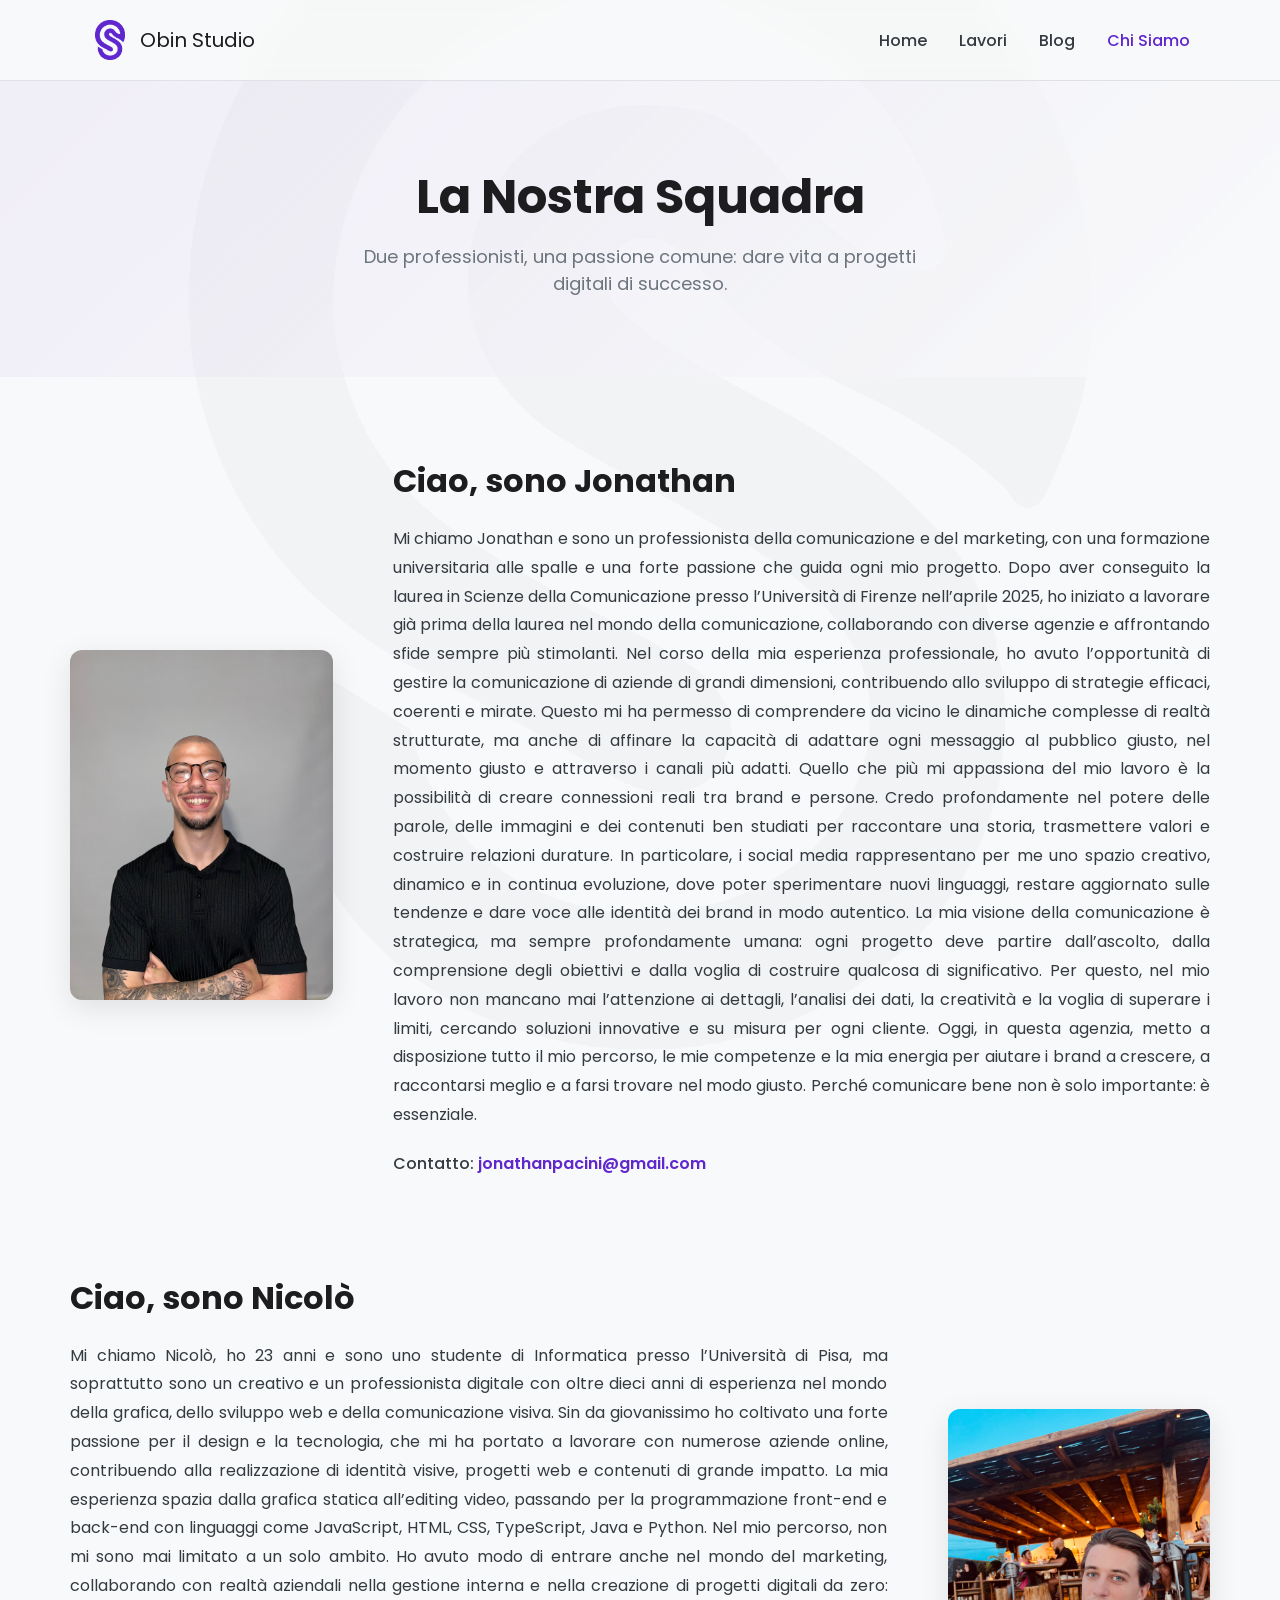
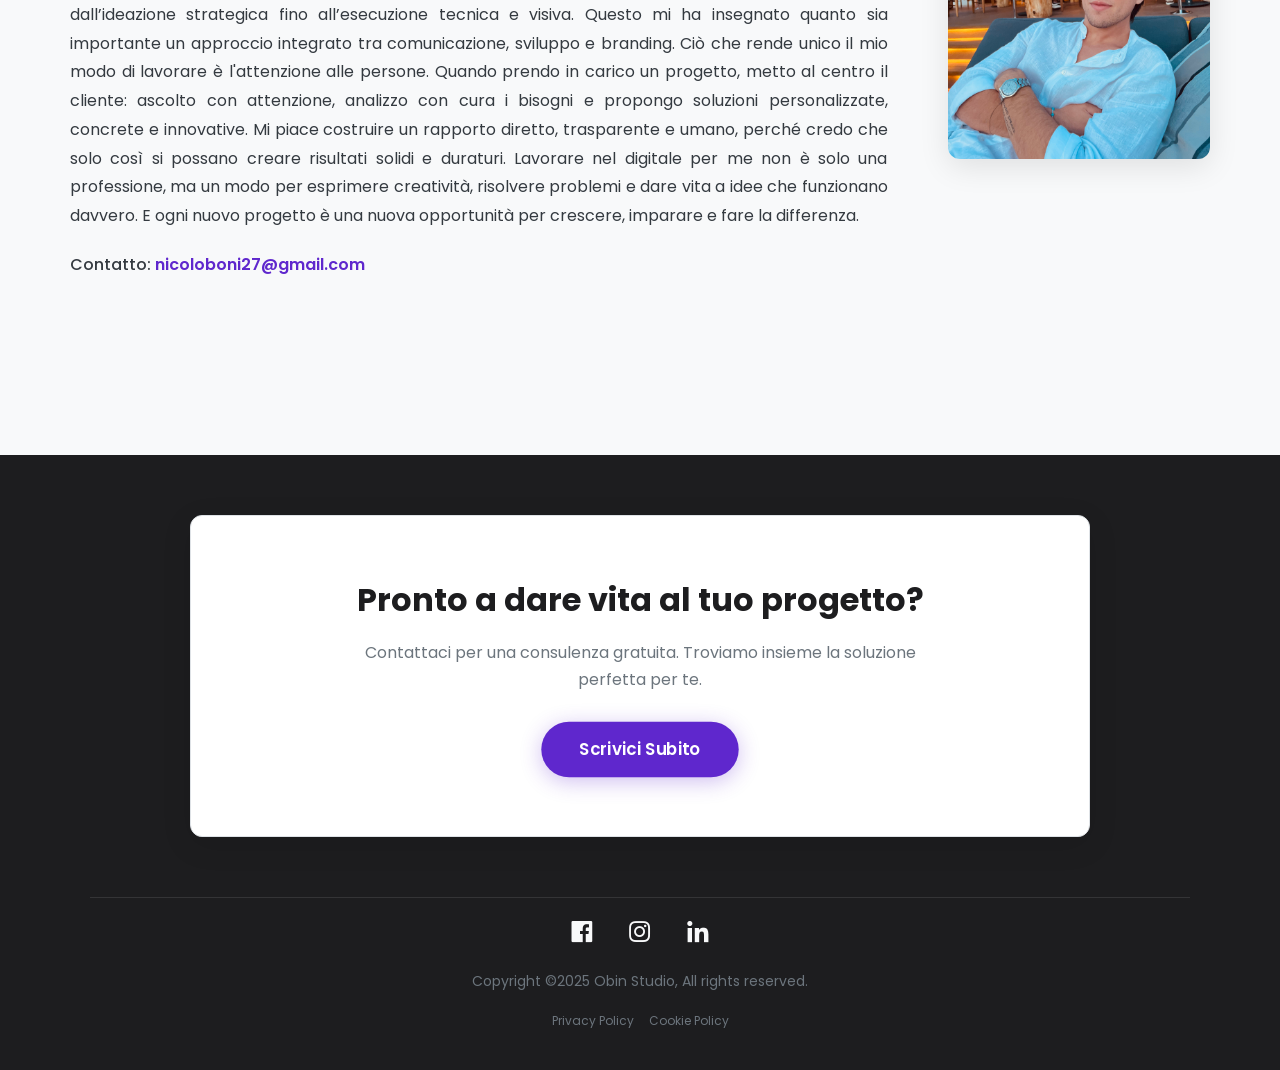
==== commit b9ea3c73: "finita grande parte" ====
--- a/about.html
+++ b/about.html
@@ -15,23 +15,21 @@
 </head>
 <body>
 
-    <header class="container">
-        <nav>
-            <div class="nav-wrapper">
-                <div class="logo">
-                    <img src="immagini/logo.png" alt="Logo di Obin Studio">
-                    <a href="index.html">Obin Studio</a>
-                </div>
-                <div class="nav-links">
-                    <a href="index.html">Home</a>
-                    <a href="works.html">Lavori</a>
-                    <a href="blog.html">Blog</a>
-                    <a class="selected" href="about.html">Chi Siamo</a>
-                </div>
-                <i class='bx bx-menu' id="menu-icon"></i>
-            </div>
-        </nav>
-    </header>
+<nav>
+    <div class="nav-wrapper container">
+        <div class="logo">
+            <img src="immagini/logo.png" alt="Logo di Obin Studio">
+            <a href="index.html">Obin Studio</a>
+        </div>
+        <div class="nav-links">
+            <a href="index.html">Home</a>
+            <a href="works.html">Lavori</a>
+            <a href="blog.html">Blog</a>
+            <a class="selected" href="about.html">Chi Siamo</a>
+        </div>
+        <i class='bx bx-menu' id="menu-icon"></i>
+    </div>
+</nav>
 
     <main>
         <header class="page-header">
@@ -62,24 +60,28 @@
         </section>
     </main>
 
-    <footer>
-        <div class="socials">
-            <a href="https://www.facebook.com/share/16sNJKXUA8/?mibextid=wwXIfr" target="_blank" aria-label="Facebook">
-                <i class='bx bxl-facebook-square'></i>
-            </a>
-            <a href="https://www.instagram.com/obinstudio" target="_blank" aria-label="Instagram">
-                <i class='bx bxl-instagram'></i>
-            </a>
-            <a href="https://www.twitter.com/tuoprofilo" target="_blank" aria-label="Twitter">
-                <i class='bx bxl-linkedin'></i>
-            </a>
+<footer>
+    <div class="container">
+        <div class="cta-footer">
+            <h2>Pronto a dare vita al tuo progetto?</h2>
+            <p>Contattaci per una consulenza gratuita. Troviamo insieme la soluzione perfetta per te.</p>
+            <a href="contact.html" class="main-button">Scrivici Subito</a>
         </div>
-        <p>Copyright ©2025 Obin Studio, All rights reserved.</p>
-                <div class="legal-links">
-            <a href="https://www.iubenda.com/privacy-policy/78417509" class="iubenda-black iubenda-noiframe iubenda-embed iubenda-noiframe " title="Privacy Policy ">Privacy Policy</a><script type="text/javascript">(function (w,d) {var loader = function () {var s = d.createElement("script"), tag = d.getElementsByTagName("script")[0]; s.src="https://cdn.iubenda.com/iubenda.js"; tag.parentNode.insertBefore(s,tag);}; if(w.addEventListener){w.addEventListener("load", loader, false);}else if(w.attachEvent){w.attachEvent("onload", loader);}else{w.onload = loader;}})(window, document);</script>
-            <a href="https://www.iubenda.com/privacy-policy/78417509/cookie-policy" class="iubenda-black iubenda-noiframe iubenda-embed iubenda-noiframe " title="Cookie Policy ">Cookie Policy</a><script type="text/javascript">(function (w,d) {var loader = function () {var s = d.createElement("script"), tag = d.getElementsByTagName("script")[0]; s.src="https://cdn.iubenda.com/iubenda.js"; tag.parentNode.insertBefore(s,tag);}; if(w.addEventListener){w.addEventListener("load", loader, false);}else if(w.attachEvent){w.attachEvent("onload", loader);}else{w.onload = loader;}})(window, document);</script>
+        
+        <div class="footer-bottom">
+            <div class="socials">
+                <a href="https://www.facebook.com/share/16sNJKXUA8/?mibextid=wwXIfr" target="_blank" aria-label="Facebook"><i class='bx bxl-facebook-square'></i></a>
+                <a href="https://www.instagram.com/obinstudio" target="_blank" aria-label="Instagram"><i class='bx bxl-instagram'></i></a>
+                <a href="https://www.twitter.com/tuoprofilo" target="_blank" aria-label="Twitter"><i class='bx bxl-linkedin'></i></a>
+            </div>
+            <p>Copyright ©2025 Obin Studio, All rights reserved.</p>
+            <div class="legal-links">
+                <a href="https://www.iubenda.com/privacy-policy/78417509" class="iubenda-black iubenda-noiframe iubenda-embed iubenda-noiframe " title="Privacy Policy ">Privacy Policy</a><script type="text/javascript">(function (w,d) {var loader = function () {var s = d.createElement("script"), tag = d.getElementsByTagName("script")[0]; s.src="https://cdn.iubenda.com/iubenda.js"; tag.parentNode.insertBefore(s,tag);}; if(w.addEventListener){w.addEventListener("load", loader, false);}else if(w.attachEvent){w.attachEvent("onload", loader);}else{w.onload = loader;}})(window, document);</script>
+                <a href="https://www.iubenda.com/privacy-policy/78417509/cookie-policy" class="iubenda-black iubenda-noiframe iubenda-embed iubenda-noiframe " title="Cookie Policy ">Cookie Policy</a><script type="text/javascript">(function (w,d) {var loader = function () {var s = d.createElement("script"), tag = d.getElementsByTagName("script")[0]; s.src="https://cdn.iubenda.com/iubenda.js"; tag.parentNode.insertBefore(s,tag);}; if(w.addEventListener){w.addEventListener("load", loader, false);}else if(w.attachEvent){w.attachEvent("onload", loader);}else{w.onload = loader;}})(window, document);</script>
+            </div>
         </div>
-    </footer>
+    </div>
+</footer>
 
     <a href="#" class="scroll-to-top" aria-label="Torna su">
         <i class='bx bx-up-arrow-alt'></i>
--- a/style.css
+++ b/style.css
@@ -215,15 +215,92 @@
 
 /* --- 7. FOOTER E UTILITIES --- */
 footer {
-    padding: 60px 0;
+    padding: 60px 20px 40px 20px; /* Aggiunto padding laterale per sicurezza */
     background-color: var(--dark-color);
     color: var(--bg-color);
     text-align: center;
 }
-.socials { display: flex; justify-content: center; gap: 30px; margin-bottom: 25px; }
-.socials i { font-size: 28px; transition: color 0.3s ease, transform 0.3s ease; }
-.socials i:hover { color: var(--primary-color); transform: scale(1.2); }
-footer p { font-size: 14px; color: var(--text-color-light); }
+
+.cta-footer {
+    text-align: center;
+    padding: 60px 20px;
+    background-color: #fff;
+    border-radius: 12px;
+    max-width: 900px;
+    margin: 0 auto 60px auto;
+    box-shadow: var(--shadow-md);
+    border: 1px solid var(--border-color);
+}
+
+.cta-footer h2 {
+    font-size: 32px;
+    color: var(--dark-color);
+    margin-bottom: 15px;
+}
+
+.cta-footer p {
+    font-size: 16px;
+    color: var(--text-color-light);
+    line-height: 1.7;
+    max-width: 600px;
+    margin: 0 auto 30px auto;
+}
+
+.cta-footer .main-button {
+    transform: scale(1.05);
+}
+
+.footer-bottom {
+    padding-top: 40px; /* Aumentato lo spazio sopra */
+    border-top: 1px solid rgba(255, 255, 255, 0.1);
+    
+    /* NUOVE REGOLE PER LA SPAZIATURA */
+    display: flex;
+    flex-direction: column;
+    align-items: center;
+    gap: 20px; /* Spazio uniforme di 20px tra ogni elemento (social, copyright, policy) */
+}
+
+.socials {
+    display: flex;
+    justify-content: center;
+    gap: 30px;
+    margin-bottom: 0; /* RIMOSSO: ora lo gestisce 'gap' del genitore */
+}
+
+.socials i {
+    font-size: 28px;
+    transition: color 0.3s ease, transform 0.3s ease;
+}
+
+.socials i:hover {
+    color: var(--primary-color);
+    transform: scale(1.2);
+}
+
+/* Rimuovo il selettore 'footer p' per non interferire con la CTA */
+.footer-bottom p {
+    font-size: 14px;
+    color: var(--text-color-light);
+    margin: 0; /* Resetto i margini */
+}
+
+.legal-links {
+    margin-top: 0; /* RIMOSSO: ora lo gestisce 'gap' del genitore */
+    font-size: 12px;
+    display: flex; /* Aggiunto per spaziare meglio i due link */
+    gap: 15px;     /* Spazio tra "Privacy" e "Cookie" */
+}
+
+.legal-links a {
+    color: var(--text-color-light);
+    transition: color 0.2s ease;
+}
+
+.legal-links a:hover {
+    color: #fff;
+}
+
 .scroll-to-top {
     position: fixed; bottom: 30px; right: 30px;
     width: 50px; height: 50px;
@@ -232,9 +309,15 @@
     font-size: 24px; box-shadow: var(--shadow-md);
     opacity: 0; visibility: hidden; transition: all 0.3s ease;
 }
-.scroll-to-top.visible { opacity: 1; visibility: visible; }
-.scroll-to-top:hover { transform: translateY(-5px); }
-
+
+.scroll-to-top.visible {
+    opacity: 1;
+    visibility: visible;
+}
+
+.scroll-to-top:hover {
+    transform: translateY(-5px);
+}
 /* --- 8. ANIMAZIONI --- */
 .animate-on-load { opacity: 0; transform: translateY(20px); animation: fadeIn 0.8s ease-out forwards; }
 .delay-1 { animation-delay: 0.2s; }
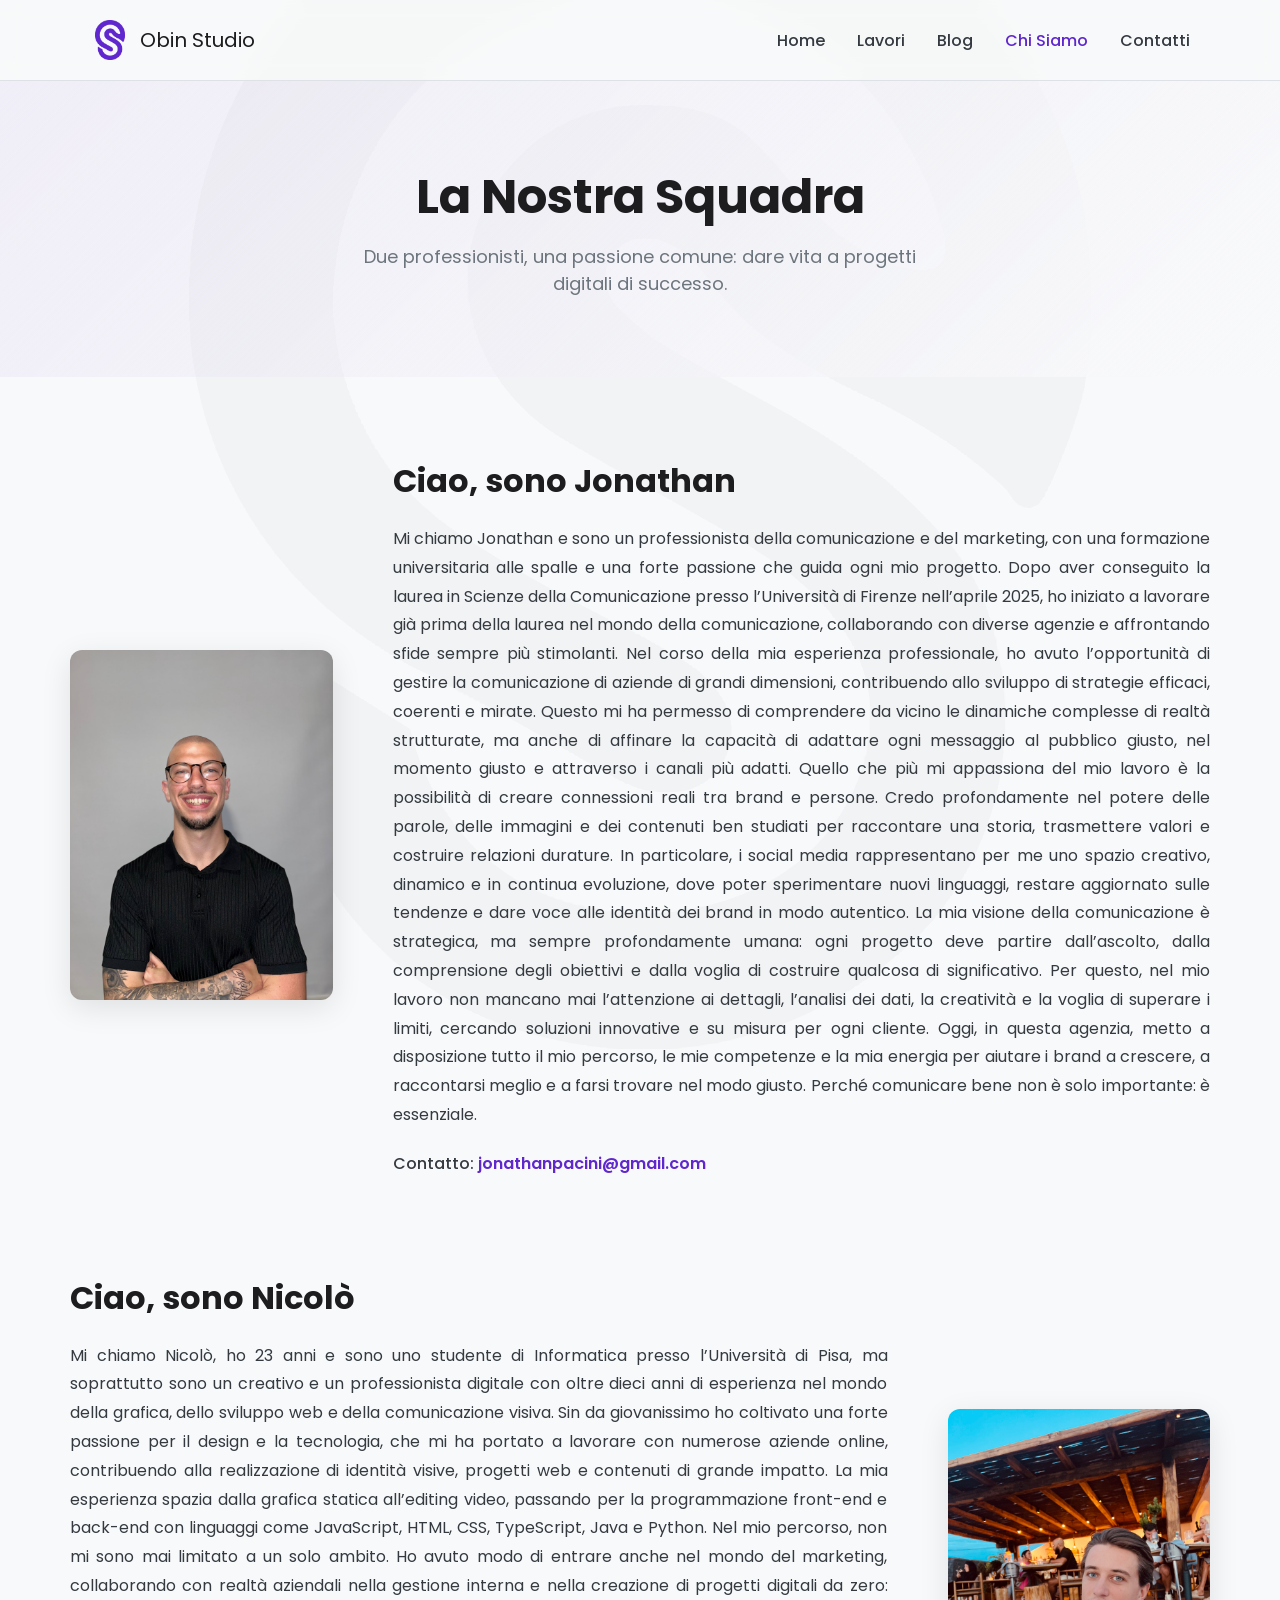
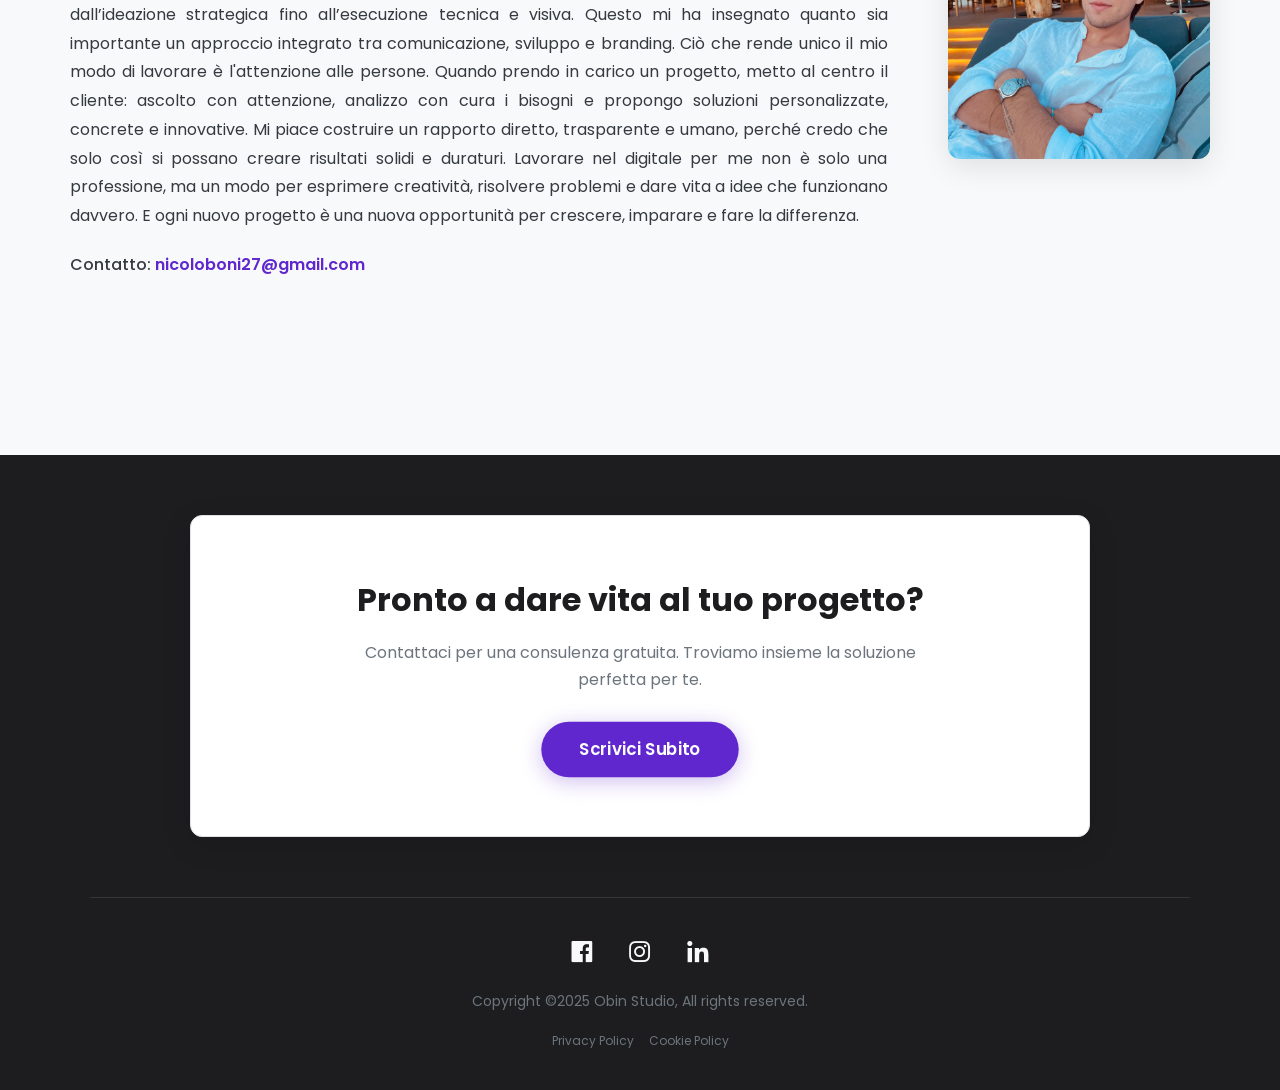
==== commit 82ac4469: "cambio roba" ====
--- a/about.html
+++ b/about.html
@@ -26,6 +26,7 @@
             <a href="works.html">Lavori</a>
             <a href="blog.html">Blog</a>
             <a class="selected" href="about.html">Chi Siamo</a>
+            <a href="contact.html">Contatti</a>
         </div>
         <i class='bx bx-menu' id="menu-icon"></i>
     </div>
--- a/style.css
+++ b/style.css
@@ -108,7 +108,8 @@
     display: flex;
     align-items: center;
     justify-content: center;
-    z-index: 2; /* <-- AGGIUNGI QUESTO */
+    z-index: 2;
+    /* L'animazione non va qui, ma solo nella media query per mobile */
 }
 .hero-image-container img {
     width: 80%;
@@ -123,10 +124,10 @@
     font-weight: 700;
     text-align: center;
     color: var(--dark-color);
-    margin-top: 100px;      
+    margin-top: 100px;
     margin-bottom: 60px;
-    margin-left: auto;      
-    margin-right: auto;     
+    margin-left: auto;
+    margin-right: auto;
     max-width: 800px;
 }
 .card {
@@ -215,7 +216,7 @@
 
 /* --- 7. FOOTER E UTILITIES --- */
 footer {
-    padding: 60px 20px 40px 20px; /* Aggiunto padding laterale per sicurezza */
+    padding: 60px 20px 40px 20px;
     background-color: var(--dark-color);
     color: var(--bg-color);
     text-align: center;
@@ -251,21 +252,19 @@
 }
 
 .footer-bottom {
-    padding-top: 40px; /* Aumentato lo spazio sopra */
+    padding-top: 40px;
     border-top: 1px solid rgba(255, 255, 255, 0.1);
-    
-    /* NUOVE REGOLE PER LA SPAZIATURA */
     display: flex;
     flex-direction: column;
     align-items: center;
-    gap: 20px; /* Spazio uniforme di 20px tra ogni elemento (social, copyright, policy) */
+    gap: 20px;
 }
 
 .socials {
     display: flex;
     justify-content: center;
     gap: 30px;
-    margin-bottom: 0; /* RIMOSSO: ora lo gestisce 'gap' del genitore */
+    margin-bottom: 0;
 }
 
 .socials i {
@@ -278,18 +277,17 @@
     transform: scale(1.2);
 }
 
-/* Rimuovo il selettore 'footer p' per non interferire con la CTA */
 .footer-bottom p {
     font-size: 14px;
     color: var(--text-color-light);
-    margin: 0; /* Resetto i margini */
+    margin: 0;
 }
 
 .legal-links {
-    margin-top: 0; /* RIMOSSO: ora lo gestisce 'gap' del genitore */
+    margin-top: 0;
     font-size: 12px;
-    display: flex; /* Aggiunto per spaziare meglio i due link */
-    gap: 15px;     /* Spazio tra "Privacy" e "Cookie" */
+    display: flex;
+    gap: 15px;
 }
 
 .legal-links a {
@@ -334,7 +332,7 @@
         width: 100%; height: 100vh;
         background-color: var(--bg-color);
         flex-direction: column; justify-content: center;
-        align-items: center; /* Aggiunto per centrare meglio i link */
+        align-items: center;
         gap: 40px; transition: left 0.4s ease;
         z-index: 999;
     }
@@ -343,63 +341,94 @@
     .hero { flex-direction: column-reverse; text-align: center; }
     .hero-content h1 { font-size: 42px; }
 
-    /* **LA CORREZIONE FONDAMENTALE** */
-    body::before { display: none; } /* Nasconde lo sfondo globale su mobile per pulizia */
-    
+    .hero-image-container {
+        margin-bottom: 40px; 
+        /* Attiviamo l'animazione fluttuante solo su mobile */
+        animation: floatAnimation 6s ease-in-out infinite;
+    }
+
+    .hero-image-container img {
+        max-width: 280px; 
+    }
+
+    body::before {
+        width: 600px;
+        height: 600px;
+        opacity: 0.02;
+    }
+
     section { padding: 80px 0; }
     .about-container, .about-container:nth-child(even) { flex-direction: column; text-align: center; }
     .about-container .about p { text-align: center; }
 }
+
 @media screen and (max-width: 768px) {
     .logo { display: none; }
-    /* La regola 'justify-content' non è più necessaria qui perché il logo è nascosto */
     .list-container { grid-template-columns: 1fr; }
 }
 
-/* --- Stili Aggiuntivi per CTA nel Footer --- */
-
-.cta-footer {
-    text-align: center;
-    padding: 60px 20px;
-    background-color: #fff; /* Sfondo bianco per farlo risaltare */
+/* --- 10. DEFINIZIONE ANIMAZIONE FLUTTUANTE --- */
+@keyframes floatAnimation {
+  0% {
+    transform: translateY(0);
+  }
+  50% {
+    transform: translateY(-15px);
+  }
+  100% {
+    transform: translateY(0);
+  }
+}
+
+/* --- STILI PER IL MODULO DI CONTATTO --- */
+.contact-form {
+    max-width: 700px;
+    margin: 40px auto 100px auto; /* Centra il form e dà spazio */
+    background-color: #fff;
+    padding: 40px;
     border-radius: 12px;
-    max-width: 900px;
-    margin: 0 auto 60px auto; /* Centra e dà spazio sotto */
     box-shadow: var(--shadow-md);
     border: 1px solid var(--border-color);
 }
 
-.cta-footer h2 {
-    font-size: 32px;
+.form-group {
+    margin-bottom: 25px;
+}
+
+.form-group label {
+    display: block;
+    margin-bottom: 8px;
+    font-weight: 600;
     color: var(--dark-color);
-    margin-bottom: 15px;
-}
-
-.cta-footer p {
+}
+
+.form-group input,
+.form-group textarea {
+    width: 100%;
+    padding: 14px;
+    border: 1px solid var(--border-color);
+    border-radius: 8px;
+    font-family: var(--font-main);
     font-size: 16px;
-    color: var(--text-color-light);
-    line-height: 1.7;
-    max-width: 600px;
-    margin-left: auto;
-    margin-right: auto;
-    margin-bottom: 30px;
-}
-
-/* Adatta lo stile del pulsante esistente per questo contesto */
-.cta-footer .main-button {
-    transform: scale(1.05); /* Un po' più grande per attirare l'attenzione */
-}
-
-/* Modifica il footer per accogliere il container */
-footer {
-    padding: 60px 0 40px 0; /* Riduciamo il padding inferiore */
-    background-color: var(--dark-color);
-    color: var(--bg-color);
-    text-align: center;
-}
-
-.footer-bottom {
-    /* Questa classe ora contiene i social e il copyright */
-    padding-top: 20px;
-    border-top: 1px solid rgba(255, 255, 255, 0.1);
+    color: var(--text-color);
+    transition: border-color 0.3s ease, box-shadow 0.3s ease;
+}
+
+.form-group input:focus,
+.form-group textarea:focus {
+    outline: none;
+    border-color: var(--primary-color);
+    box-shadow: 0 0 0 3px rgba(95, 39, 205, 0.15);
+}
+
+.form-group textarea {
+    resize: vertical; /* Permette all'utente di ridimensionare verticalmente l'area di testo */
+    min-height: 150px;
+}
+
+.contact-form .main-button {
+    width: 100%;
+    text-align: center;
+    padding: 16px; /* Un po' più grande per importanza */
+    font-size: 18px;
 }
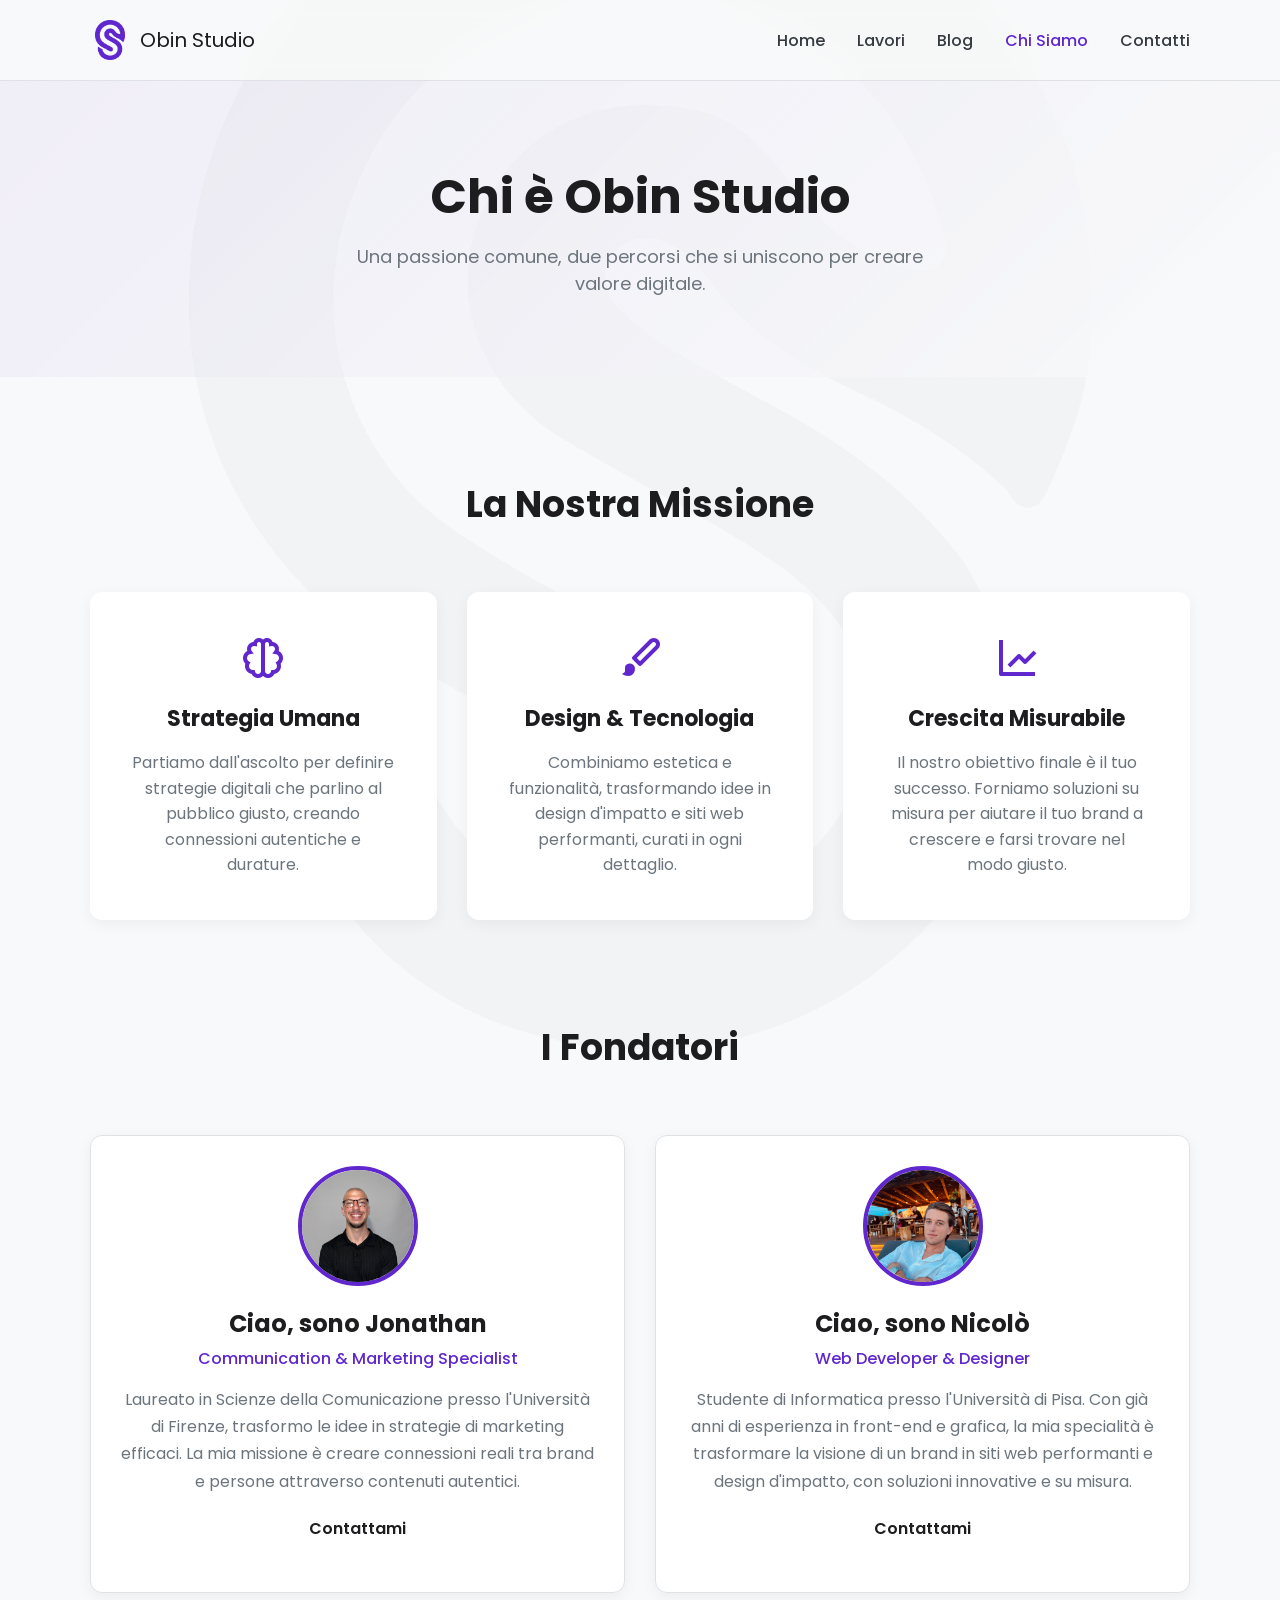
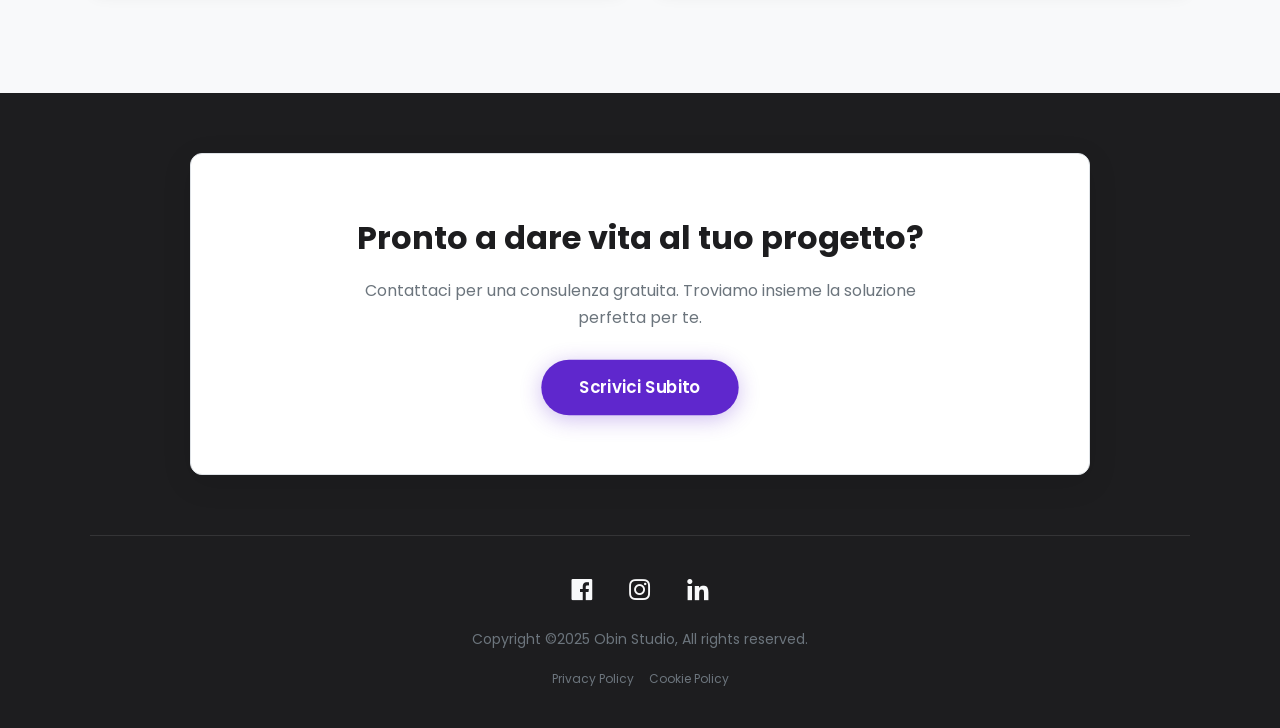
==== commit ae5ee426: "varie aggiornate al sito" ====
--- a/about.html
+++ b/about.html
@@ -5,12 +5,10 @@
     <meta name="viewport" content="width=device-width, initial-scale=1.0">
     <meta name="description" content="Obin Studio è un'agenzia creativa digitale che trasforma idee in siti web, design e strategie social. Scopri i nostri progetti.">
     <link href='https://unpkg.com/boxicons@2.1.4/css/boxicons.min.css' rel='stylesheet'>
+    <link rel="stylesheet" href="style.css">
     <link rel="apple-touch-icon" sizes="180x180" href="immagini/apple-touch-icon.png">
     <link rel="icon" type="image/png" sizes="32x32" href="immagini/favicon-32x32.png">
     <link rel="icon" type="image/png" sizes="16x16" href="immagini/favicon-16x16.png">
-    <link rel="manifest" href="immagini/site.webmanifest">
-    <link rel="shortcut icon" href="immagini/favicon.ico">
-    <link rel="stylesheet" href="style.css">
     <title>Chi Siamo | Obin Studio</title>
 </head>
 <body>
@@ -32,34 +30,64 @@
     </div>
 </nav>
 
-    <main>
-        <header class="page-header">
-            <h1 class="page-title animate-on-load">La Nostra Squadra</h1>
-            <p class="page-subtitle animate-on-load delay-1">Due professionisti, una passione comune: dare vita a progetti digitali di successo.</p>
-        </header>
+<main>
+    <header class="page-header">
+        <h1 class="page-title">Chi è Obin Studio</h1>
+        <p class="page-subtitle">Una passione comune, due percorsi che si uniscono per creare valore digitale.</p>
+    </header>
 
-        <section class="about-section container">
-            <div class="about-container animate-on-scroll">
-                <img src="immagini/Jonny-faccia.jpeg" alt="Foto di Jonathan">
-                <div class="about">
-                    <h2>Ciao, sono Jonathan</h2>
-                    <p>Mi chiamo Jonathan e sono un professionista della comunicazione e del marketing, con una formazione universitaria alle spalle e una forte passione che guida ogni mio progetto. Dopo aver conseguito la laurea in Scienze della Comunicazione presso l’Università di Firenze nell’aprile 2025, ho iniziato a lavorare già prima della laurea nel mondo della comunicazione, collaborando con diverse agenzie e affrontando sfide sempre più stimolanti. Nel corso della mia esperienza professionale, ho avuto l’opportunità di gestire la comunicazione di aziende di grandi dimensioni, contribuendo allo sviluppo di strategie efficaci, coerenti e mirate. Questo mi ha permesso di comprendere da vicino le dinamiche complesse di realtà strutturate, ma anche di affinare la capacità di adattare ogni messaggio al pubblico giusto, nel momento giusto e attraverso i canali più adatti. Quello che più mi appassiona del mio lavoro è la possibilità di creare connessioni reali tra brand e persone. Credo profondamente nel potere delle parole, delle immagini e dei contenuti ben studiati per raccontare una storia, trasmettere valori e costruire relazioni durature. In particolare, i social media rappresentano per me uno spazio creativo, dinamico e in continua evoluzione, dove poter sperimentare nuovi linguaggi, restare aggiornato sulle tendenze e dare voce alle identità dei brand in modo autentico. La mia visione della comunicazione è strategica, ma sempre profondamente umana: ogni progetto deve partire dall’ascolto, dalla comprensione degli obiettivi e dalla voglia di costruire qualcosa di significativo. Per questo, nel mio lavoro non mancano mai l’attenzione ai dettagli, l’analisi dei dati, la creatività e la voglia di superare i limiti, cercando soluzioni innovative e su misura per ogni cliente. Oggi, in questa agenzia, metto a disposizione tutto il mio percorso, le mie competenze e la mia energia per aiutare i brand a crescere, a raccontarsi meglio e a farsi trovare nel modo giusto. Perché comunicare bene non è solo importante: è essenziale.
-
-                    </p>
-                    <p class="email">Contatto: <a href="mailto:jonathanpacini@gmail.com">jonathanpacini@gmail.com</a></p>
-                </div>
+    <section class="container animate-on-scroll">
+        <h2 class="section-title">La Nostra Missione</h2>
+        <div class="services-grid">
+            
+            <div class="card">
+                <i class='bx bx-brain'></i>
+                <h3>Strategia Umana</h3>
+                <p>Partiamo dall'ascolto per definire strategie digitali che parlino al pubblico giusto, creando connessioni autentiche e durature.</p>
             </div>
 
-            <div class="about-container animate-on-scroll">
+            <div class="card">
+                <i class='bx bxs-paint'></i>
+                <h3>Design & Tecnologia</h3>
+                <p>Combiniamo estetica e funzionalità, trasformando idee in design d'impatto e siti web performanti, curati in ogni dettaglio.</p>
+            </div>
+
+            <div class="card">
+                <i class='bx bx-line-chart'></i>
+                <h3>Crescita Misurabile</h3>
+                <p>Il nostro obiettivo finale è il tuo successo. Forniamo soluzioni su misura per aiutare il tuo brand a crescere e farsi trovare nel modo giusto.</p>
+            </div>
+
+        </div>
+    </section>
+
+    <section class="container animate-on-scroll founders-section">
+        <h2 class="section-title">I Fondatori</h2>
+        <div class="services-grid">
+            
+            <div class="founder-card">
+                <img src="immagini/Jonny-faccia.jpeg" alt="Foto di Jonathan">
+                <h3>Ciao, sono Jonathan</h3>
+                <h4>Communication & Marketing Specialist</h4>
+                <p>
+                    Laureato in Scienze della Comunicazione presso l'Università di Firenze, trasformo le idee in strategie di marketing efficaci. La mia missione è creare connessioni reali tra brand e persone attraverso contenuti autentici.
+                </p>
+                <p class="email"><a href="mailto:jonathanpacini@gmail.com">Contattami</a></p>
+            </div>
+
+            <div class="founder-card">
                 <img src="immagini/Nicolo-faccia.jpg" alt="Foto di Nicolò">
-                <div class="about">
-                    <h2>Ciao, sono Nicolò</h2>
-                    <p>Mi chiamo Nicolò, ho 23 anni e sono uno studente di Informatica presso l’Università di Pisa, ma soprattutto sono un creativo e un professionista digitale con oltre dieci anni di esperienza nel mondo della grafica, dello sviluppo web e della comunicazione visiva. Sin da giovanissimo ho coltivato una forte passione per il design e la tecnologia, che mi ha portato a lavorare con numerose aziende online, contribuendo alla realizzazione di identità visive, progetti web e contenuti di grande impatto. La mia esperienza spazia dalla grafica statica all’editing video, passando per la programmazione front-end e back-end con linguaggi come JavaScript, HTML, CSS, TypeScript, Java e Python. Nel mio percorso, non mi sono mai limitato a un solo ambito. Ho avuto modo di entrare anche nel mondo del marketing, collaborando con realtà aziendali nella gestione interna e nella creazione di progetti digitali da zero: dall’ideazione strategica fino all’esecuzione tecnica e visiva. Questo mi ha insegnato quanto sia importante un approccio integrato tra comunicazione, sviluppo e branding. Ciò che rende unico il mio modo di lavorare è l'attenzione alle persone. Quando prendo in carico un progetto, metto al centro il cliente: ascolto con attenzione, analizzo con cura i bisogni e propongo soluzioni personalizzate, concrete e innovative. Mi piace costruire un rapporto diretto, trasparente e umano, perché credo che solo così si possano creare risultati solidi e duraturi. Lavorare nel digitale per me non è solo una professione, ma un modo per esprimere creatività, risolvere problemi e dare vita a idee che funzionano davvero. E ogni nuovo progetto è una nuova opportunità per crescere, imparare e fare la differenza.</p>
-                    <p class="email">Contatto: <a href="mailto:nicoloboni27@gmail.com">nicoloboni27@gmail.com</a></p>
-                </div>
+                <h3>Ciao, sono Nicolò</h3>
+                <h4>Web Developer & Designer</h4>
+                <p>
+                    Studente di Informatica presso l'Università di Pisa. Con già anni di esperienza in front-end e grafica, la mia specialità è trasformare la visione di un brand in siti web performanti e design d'impatto, con soluzioni innovative e su misura.
+                </p>
+                 <p class="email"><a href="mailto:nicoloboni27@gmail.com">Contattami</a></p>
             </div>
-        </section>
-    </main>
+
+        </div>
+    </section>
+</main>
 
 <footer>
     <div class="container">
@@ -73,7 +101,7 @@
             <div class="socials">
                 <a href="https://www.facebook.com/share/16sNJKXUA8/?mibextid=wwXIfr" target="_blank" aria-label="Facebook"><i class='bx bxl-facebook-square'></i></a>
                 <a href="https://www.instagram.com/obinstudio" target="_blank" aria-label="Instagram"><i class='bx bxl-instagram'></i></a>
-                <a href="https://www.twitter.com/tuoprofilo" target="_blank" aria-label="Twitter"><i class='bx bxl-linkedin'></i></a>
+                <a href="https://www.twitter.com/tuoprofilo" target="_blank"aria-label="LinkedIn"><i class='bx bxl-linkedin'></i></a>
             </div>
             <p>Copyright ©2025 Obin Studio, All rights reserved.</p>
             <div class="legal-links">
@@ -84,10 +112,8 @@
     </div>
 </footer>
 
-    <a href="#" class="scroll-to-top" aria-label="Torna su">
-        <i class='bx bx-up-arrow-alt'></i>
-    </a>
+<a href="#" class="scroll-to-top" aria-label="Torna su"><i class='bx bx-up-arrow-alt'></i></a>
+<script src="script.js"></script>
 
-    <script src="script.js"></script>
 </body>
 </html>
--- a/style.css
+++ b/style.css
@@ -431,4 +431,50 @@
     text-align: center;
     padding: 16px; /* Un po' più grande per importanza */
     font-size: 18px;
+}
+
+/* Stili per le card dei fondatori */
+.founder-card {
+    background: #fff;
+    padding: 30px;
+    border-radius: 12px;
+    text-align: center;
+    box-shadow: var(--shadow-sm);
+    border: 1px solid var(--border-color);
+    display: flex;
+    flex-direction: column;
+    justify-content: space-between;
+}
+.founder-card img {
+    width: 120px;
+    height: 120px;
+    border-radius: 50%;
+    object-fit: cover;
+    margin: 0 auto 20px auto;
+    border: 4px solid var(--primary-color);
+}
+.founder-card h3 {
+    font-size: 24px;
+    color: var(--dark-color);
+    margin-bottom: 5px;
+}
+.founder-card h4 {
+    font-size: 16px;
+    font-weight: 500;
+    color: var(--primary-color);
+    margin-bottom: 15px;
+}
+.founder-card p {
+    color: var(--text-color-light);
+    line-height: 1.7;
+    margin-bottom: 20px;
+    flex-grow: 1; /* Fa in modo che il testo occupi lo spazio disponibile */
+}
+.founder-card .email a {
+    font-weight: 600;
+    color: var(--dark-color);
+}
+/* --- Stili aggiuntivi per pagina Chi Siamo --- */
+.founders-section {
+    padding-bottom: 100px; /* Aumenta lo spazio tra la sezione fondatori e il footer */
 }
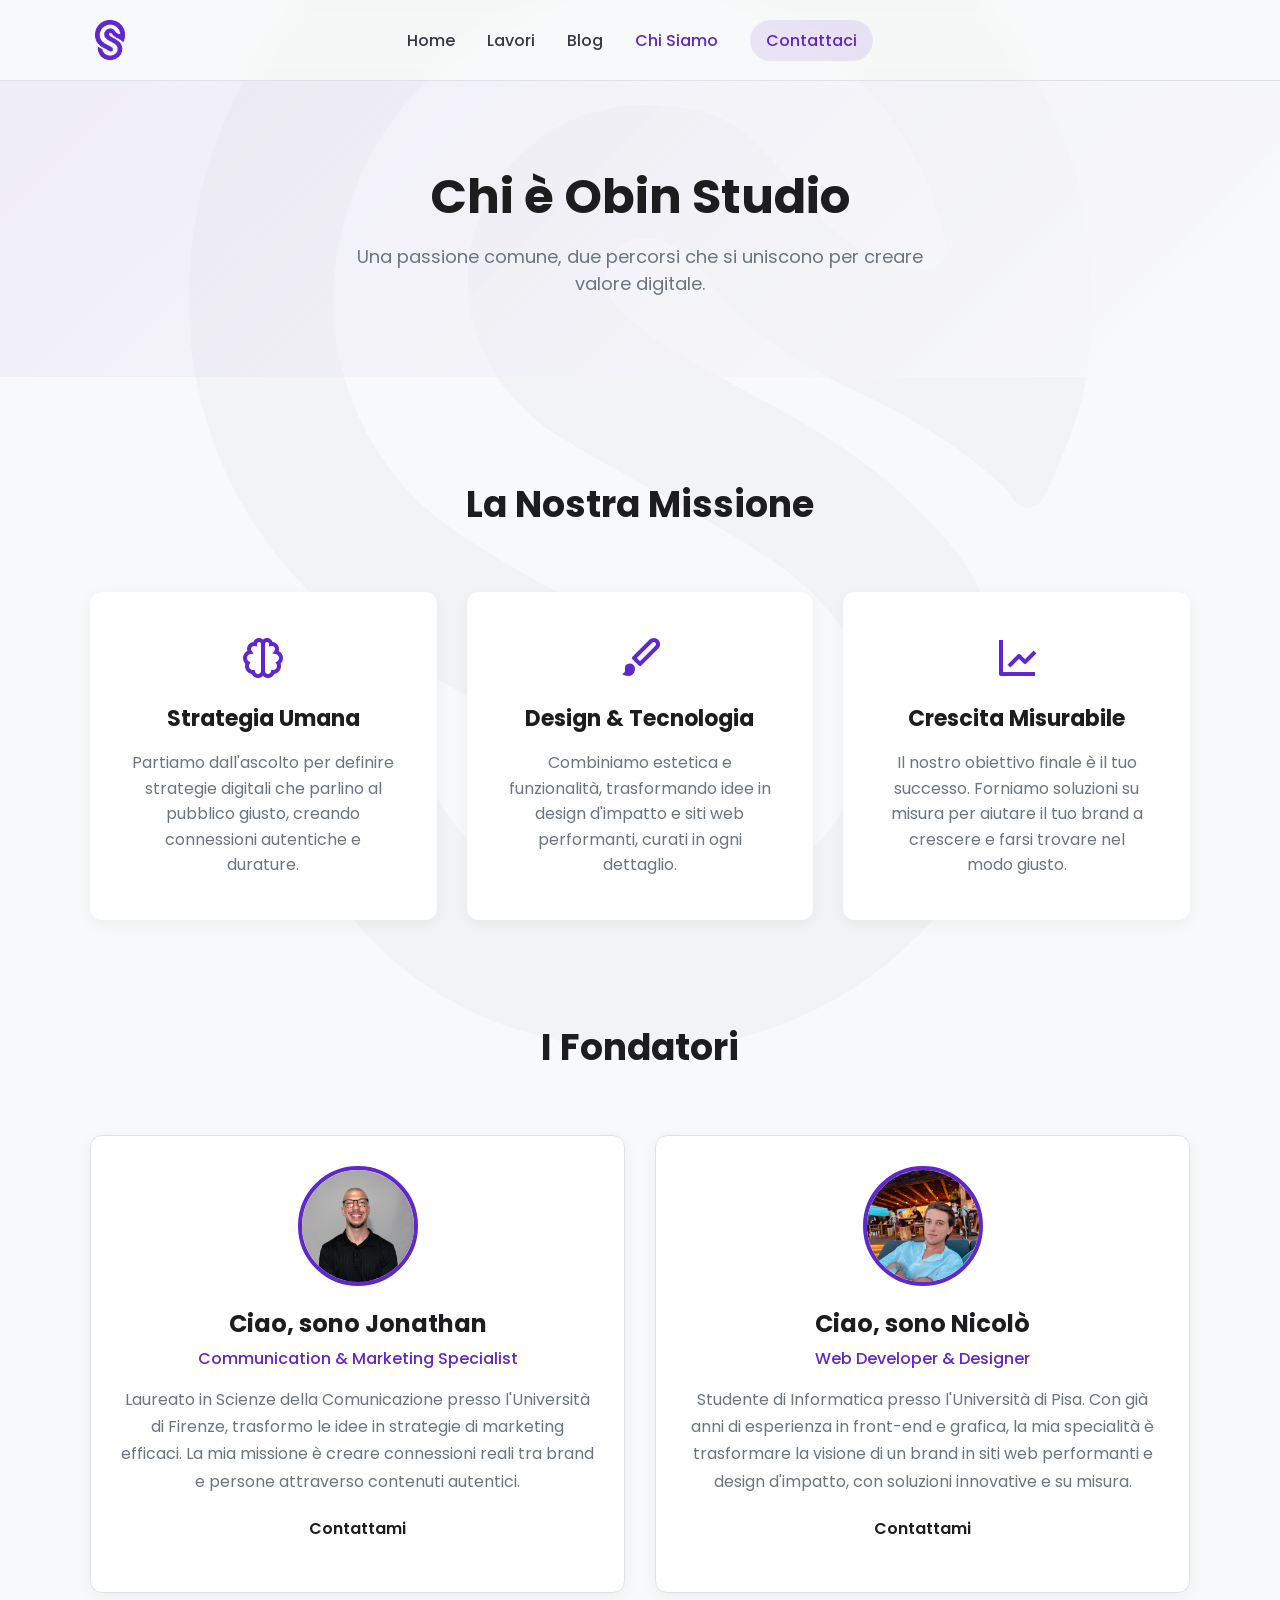
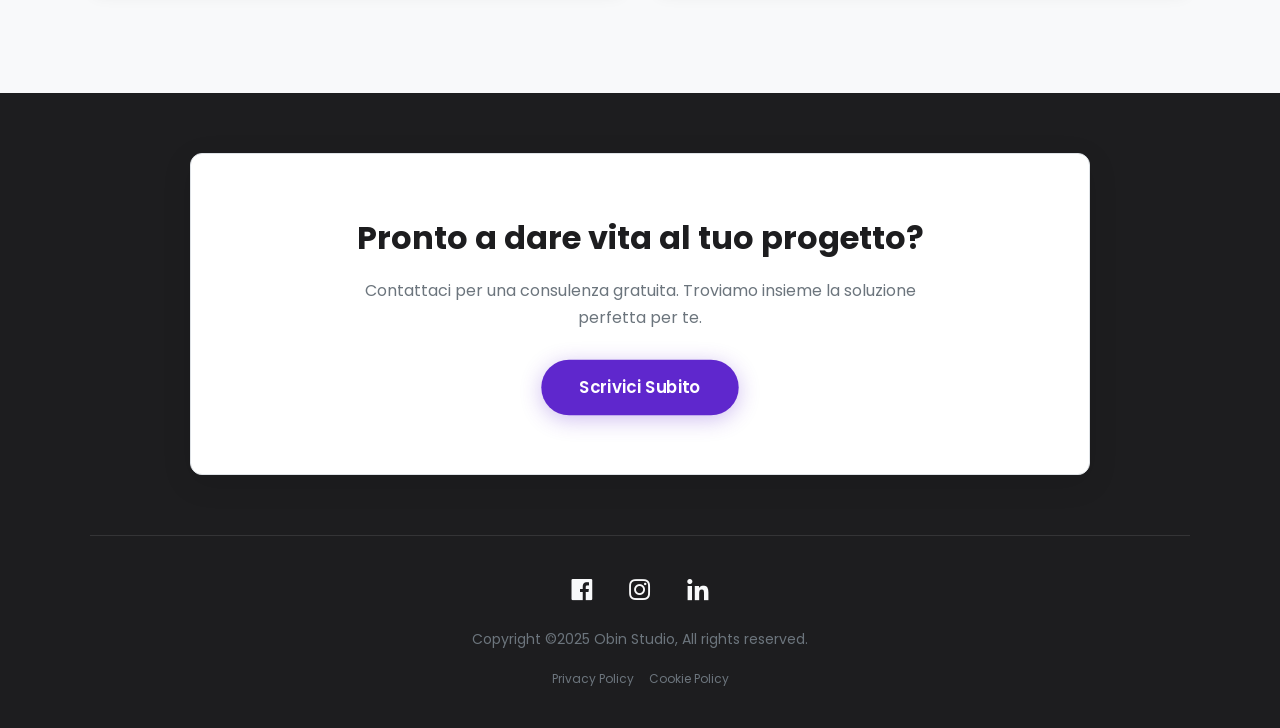
==== commit a69b98f4: "varie" ====
--- a/about.html
+++ b/about.html
@@ -15,16 +15,17 @@
 
 <nav>
     <div class="nav-wrapper container">
-        <div class="logo">
-            <img src="immagini/logo.png" alt="Logo di Obin Studio">
-            <a href="index.html">Obin Studio</a>
-        </div>
+<div class="logo">
+    <a href="index.html" class="logo-link">
+        <img src="immagini/logo.png" alt="Obin Studio - Torna alla Home">
+    </a>
+</div>
         <div class="nav-links">
             <a href="index.html">Home</a>
             <a href="works.html">Lavori</a>
             <a href="blog.html">Blog</a>
             <a class="selected" href="about.html">Chi Siamo</a>
-            <a href="contact.html">Contatti</a>
+            <a href="contact.html" class="contact-link-special">Contattaci</a>
         </div>
         <i class='bx bx-menu' id="menu-icon"></i>
     </div>
--- a/style.css
+++ b/style.css
@@ -23,29 +23,29 @@
     font-family: var(--font-main);
     text-rendering: optimizeLegibility;
     overflow-x: hidden;
-    position: relative; /* Necessario per posizionare lo sfondo globale */
+    position: relative;
 }
 
 /* Sfondo con logo applicato a tutta la pagina */
 body::before {
     content: '';
-    position: fixed; /* Rimane fermo durante lo scroll */
+    position: fixed;
     top: 50%;
     left: 50%;
     transform: translate(-50%, -50%);
-    width: 1200px; /* Grandezza del logo di sfondo */
+    width: 1200px;
     height: 1200px;
     background: url('immagini/logo.png') no-repeat center center;
     background-size: contain;
     filter: grayscale(100%);
-    opacity: 0.03; /* Leggerissimo */
-    z-index: -1; /* Sta dietro a TUTTO */
-}
-
+    opacity: 0.03;
+    z-index: -1;
+}
 
 a { text-decoration: none; color: inherit; }
 img { width: 100%; display: block; }
 .container { max-width: 1140px; margin: 0 auto; padding: 0 20px; }
+
 
 /* --- 3. NAVBAR --- */
 nav {
@@ -57,18 +57,44 @@
     top: 0;
     z-index: 1000;
 }
+
+/* MODIFICATO: Aggiunto position: relative per il centraggio assoluto dei link */
 nav .nav-wrapper {
     display: flex;
     align-items: center;
-    justify-content: space-between;
-}
+    position: relative; /* Fondamentale per il nuovo layout */
+}
+
+/* Nasconde il logo della navbar solo nella homepage */
+body.homepage .logo {
+    display: none;
+}
+
 .logo { display: flex; align-items: center; gap: 10px; }
 .logo img { width: 40px; height: 40px; object-fit: contain; }
 .logo a { font-weight: 400; font-size: 20px; color: var(--dark-color); }
-.nav-links { display: flex; gap: 32px; }
+
+/* MODIFICATO: Posizioniamo i link al centro in modo assoluto */
+.nav-links {
+    display: flex;
+    gap: 32px;
+    align-items: center; /* Aggiunto per allineare verticalmente i link e il bottone */
+
+    /* Regole per il centraggio perfetto */
+    position: absolute;
+    left: 50%;
+    transform: translateX(-50%);
+}
+
 .nav-links a { font-weight: 500; transition: color 0.3s ease; }
 .nav-links a:hover, nav .nav-links a.selected { color: var(--primary-color); }
-#menu-icon { display: none; font-size: 28px; cursor: pointer; color: var(--dark-color); }
+#menu-icon { 
+    display: none; 
+    font-size: 28px; 
+    cursor: pointer; 
+    color: var(--dark-color);
+    margin-left: auto; /* Sposta l'icona hamburger a destra quando appare */
+}
 
 /* --- 4. HERO SECTION (SOLO HOMEPAGE) --- */
 .hero {
@@ -109,7 +135,6 @@
     align-items: center;
     justify-content: center;
     z-index: 2;
-    /* L'animazione non va qui, ma solo nella media query per mobile */
 }
 .hero-image-container img {
     width: 80%;
@@ -124,11 +149,11 @@
     font-weight: 700;
     text-align: center;
     color: var(--dark-color);
-    margin-top: 100px;
+    margin-top: 100px; 
     margin-bottom: 60px;
+    max-width: 800px;
     margin-left: auto;
     margin-right: auto;
-    max-width: 800px;
 }
 .card {
     background: #fff;
@@ -200,28 +225,14 @@
 .list-item .details h3 { font-size: 22px; margin-bottom: 12px; color: var(--dark-color); line-height: 1.4; }
 .list-item .info { font-size: 14px; color: var(--text-color-light); margin-bottom: 15px; }
 .list-item p { color: var(--text-color); line-height: 1.7; }
-.about-section { padding: 80px 0; }
-.about-container {
-    display: flex;
-    align-items: center;
-    gap: 60px;
-    margin-bottom: 80px;
-}
-.about-container:nth-child(even) { flex-direction: row-reverse; }
-.about-container img { width: 350px; height: 350px; object-fit: cover; border-radius: 12px; box-shadow: var(--shadow-md); }
-.about-container .about h2 { font-size: 32px; color: var(--dark-color); margin-bottom: 20px; }
-.about-container .about p { text-align: justify; line-height: 1.8; margin-bottom: 15px; }
-.about-container .about .email { font-weight: 500; margin-top: 20px; }
-.about-container .about a { color: var(--primary-color); font-weight: 600; }
 
 /* --- 7. FOOTER E UTILITIES --- */
 footer {
-    padding: 60px 20px 40px 20px;
+    padding-top: 60px;
     background-color: var(--dark-color);
     color: var(--bg-color);
     text-align: center;
 }
-
 .cta-footer {
     text-align: center;
     padding: 60px 20px;
@@ -232,13 +243,11 @@
     box-shadow: var(--shadow-md);
     border: 1px solid var(--border-color);
 }
-
 .cta-footer h2 {
     font-size: 32px;
     color: var(--dark-color);
     margin-bottom: 15px;
 }
-
 .cta-footer p {
     font-size: 16px;
     color: var(--text-color-light);
@@ -246,59 +255,47 @@
     max-width: 600px;
     margin: 0 auto 30px auto;
 }
-
 .cta-footer .main-button {
     transform: scale(1.05);
 }
-
 .footer-bottom {
-    padding-top: 40px;
+    padding: 40px 20px;
     border-top: 1px solid rgba(255, 255, 255, 0.1);
     display: flex;
     flex-direction: column;
     align-items: center;
     gap: 20px;
 }
-
 .socials {
     display: flex;
     justify-content: center;
     gap: 30px;
-    margin-bottom: 0;
-}
-
+}
 .socials i {
     font-size: 28px;
     transition: color 0.3s ease, transform 0.3s ease;
 }
-
 .socials i:hover {
     color: var(--primary-color);
     transform: scale(1.2);
 }
-
 .footer-bottom p {
     font-size: 14px;
     color: var(--text-color-light);
     margin: 0;
 }
-
 .legal-links {
-    margin-top: 0;
     font-size: 12px;
     display: flex;
     gap: 15px;
 }
-
 .legal-links a {
     color: var(--text-color-light);
     transition: color 0.2s ease;
 }
-
 .legal-links a:hover {
     color: #fff;
 }
-
 .scroll-to-top {
     position: fixed; bottom: 30px; right: 30px;
     width: 50px; height: 50px;
@@ -307,15 +304,14 @@
     font-size: 24px; box-shadow: var(--shadow-md);
     opacity: 0; visibility: hidden; transition: all 0.3s ease;
 }
-
 .scroll-to-top.visible {
     opacity: 1;
     visibility: visible;
 }
-
 .scroll-to-top:hover {
     transform: translateY(-5px);
 }
+
 /* --- 8. ANIMAZIONI --- */
 .animate-on-load { opacity: 0; transform: translateY(20px); animation: fadeIn 0.8s ease-out forwards; }
 .delay-1 { animation-delay: 0.2s; }
@@ -326,7 +322,10 @@
 
 /* --- 9. MEDIA QUERIES --- */
 @media screen and (max-width: 992px) {
-    #menu-icon { display: block; }
+    /* RIPORTIAMO I LINK A DESTRA SU MOBILE */
+    .nav-wrapper {
+        justify-content: space-between;
+    }
     .nav-links {
         position: fixed; top: 0; left: -100%;
         width: 100%; height: 100vh;
@@ -335,73 +334,63 @@
         align-items: center;
         gap: 40px; transition: left 0.4s ease;
         z-index: 999;
+        /* Rimuoviamo il posizionamento assoluto per il menu mobile */
+        position: fixed; 
+        transform: none;
     }
     .nav-links.active { left: 0; }
+    #menu-icon { display: block; }
+    
     .nav-links a { font-size: 24px; }
     .hero { flex-direction: column-reverse; text-align: center; }
     .hero-content h1 { font-size: 42px; }
-
     .hero-image-container {
         margin-bottom: 40px; 
-        /* Attiviamo l'animazione fluttuante solo su mobile */
         animation: floatAnimation 6s ease-in-out infinite;
     }
-
     .hero-image-container img {
         max-width: 280px; 
     }
-
     body::before {
         width: 600px;
         height: 600px;
         opacity: 0.02;
     }
-
     section { padding: 80px 0; }
     .about-container, .about-container:nth-child(even) { flex-direction: column; text-align: center; }
     .about-container .about p { text-align: center; }
 }
 
 @media screen and (max-width: 768px) {
+    /* Nascondiamo il logo SU TUTTE le pagine sotto i 768px */
     .logo { display: none; }
     .list-container { grid-template-columns: 1fr; }
 }
 
 /* --- 10. DEFINIZIONE ANIMAZIONE FLUTTUANTE --- */
 @keyframes floatAnimation {
-  0% {
-    transform: translateY(0);
-  }
-  50% {
-    transform: translateY(-15px);
-  }
-  100% {
-    transform: translateY(0);
-  }
+  0% { transform: translateY(0); }
+  50% { transform: translateY(-15px); }
+  100% { transform: translateY(0); }
 }
 
 /* --- STILI PER IL MODULO DI CONTATTO --- */
 .contact-form {
     max-width: 700px;
-    margin: 40px auto 100px auto; /* Centra il form e dà spazio */
+    margin: 40px auto 100px auto;
     background-color: #fff;
     padding: 40px;
     border-radius: 12px;
     box-shadow: var(--shadow-md);
     border: 1px solid var(--border-color);
 }
-
-.form-group {
-    margin-bottom: 25px;
-}
-
+.form-group { margin-bottom: 25px; }
 .form-group label {
     display: block;
     margin-bottom: 8px;
     font-weight: 600;
     color: var(--dark-color);
 }
-
 .form-group input,
 .form-group textarea {
     width: 100%;
@@ -413,27 +402,27 @@
     color: var(--text-color);
     transition: border-color 0.3s ease, box-shadow 0.3s ease;
 }
-
 .form-group input:focus,
 .form-group textarea:focus {
     outline: none;
     border-color: var(--primary-color);
     box-shadow: 0 0 0 3px rgba(95, 39, 205, 0.15);
 }
-
 .form-group textarea {
-    resize: vertical; /* Permette all'utente di ridimensionare verticalmente l'area di testo */
+    resize: vertical;
     min-height: 150px;
 }
-
 .contact-form .main-button {
     width: 100%;
     text-align: center;
-    padding: 16px; /* Un po' più grande per importanza */
+    padding: 16px;
     font-size: 18px;
 }
 
-/* Stili per le card dei fondatori */
+/* --- Stili aggiuntivi per pagina Chi Siamo --- */
+.founders-section {
+    padding-bottom: 100px;
+}
 .founder-card {
     background: #fff;
     padding: 30px;
@@ -468,13 +457,53 @@
     color: var(--text-color-light);
     line-height: 1.7;
     margin-bottom: 20px;
-    flex-grow: 1; /* Fa in modo che il testo occupi lo spazio disponibile */
+    flex-grow: 1;
 }
 .founder-card .email a {
     font-weight: 600;
     color: var(--dark-color);
 }
-/* --- Stili aggiuntivi per pagina Chi Siamo --- */
-.founders-section {
-    padding-bottom: 100px; /* Aumenta lo spazio tra la sezione fondatori e il footer */
-}+
+/* --- Stile per il link speciale "Contattaci" --- */
+.contact-link-special {
+    background-color: rgba(95, 39, 205, 0.1);
+    color: var(--primary-color) !important;
+    padding: 8px 16px;
+    border-radius: 50px;
+    transition: background-color 0.3s ease;
+    animation: pulse-animation 2.5s ease-in-out infinite;
+}
+.contact-link-special:hover {
+    background-color: rgba(95, 39, 205, 0.2);
+}
+
+/* Definiamo l'animazione del "pulse" */
+@keyframes pulse-animation {
+  0% { box-shadow: 0 0 0 0 rgba(95, 39, 205, 0.4); }
+  70% { box-shadow: 0 0 0 10px rgba(95, 39, 205, 0); }
+  100% { box-shadow: 0 0 0 0 rgba(95, 39, 205, 0); }
+}
+/* Stile per il nuovo link del logo unificato */
+.logo-link {
+    display: flex;
+    align-items: center;
+    gap: 10px;
+    font-weight: 400;
+    font-size: 20px;
+    color: var(--dark-color);
+}
+
+/* Stile per il nuovo titolo del brand nella Hero Section */
+.hero-brand-title {
+    color: var(--primary-color);
+    font-size: 20px;
+    font-weight: 600;
+    margin-bottom: 8px;
+    letter-spacing: 1px;
+}
+
+/* Aggiustiamo il delay delle altre animazioni */
+.hero .delay-1 { animation-delay: 0.2s; }
+.hero .delay-2 { animation-delay: 0.4s; }
+.hero .delay-3 { animation-delay: 0.6s; }
+
